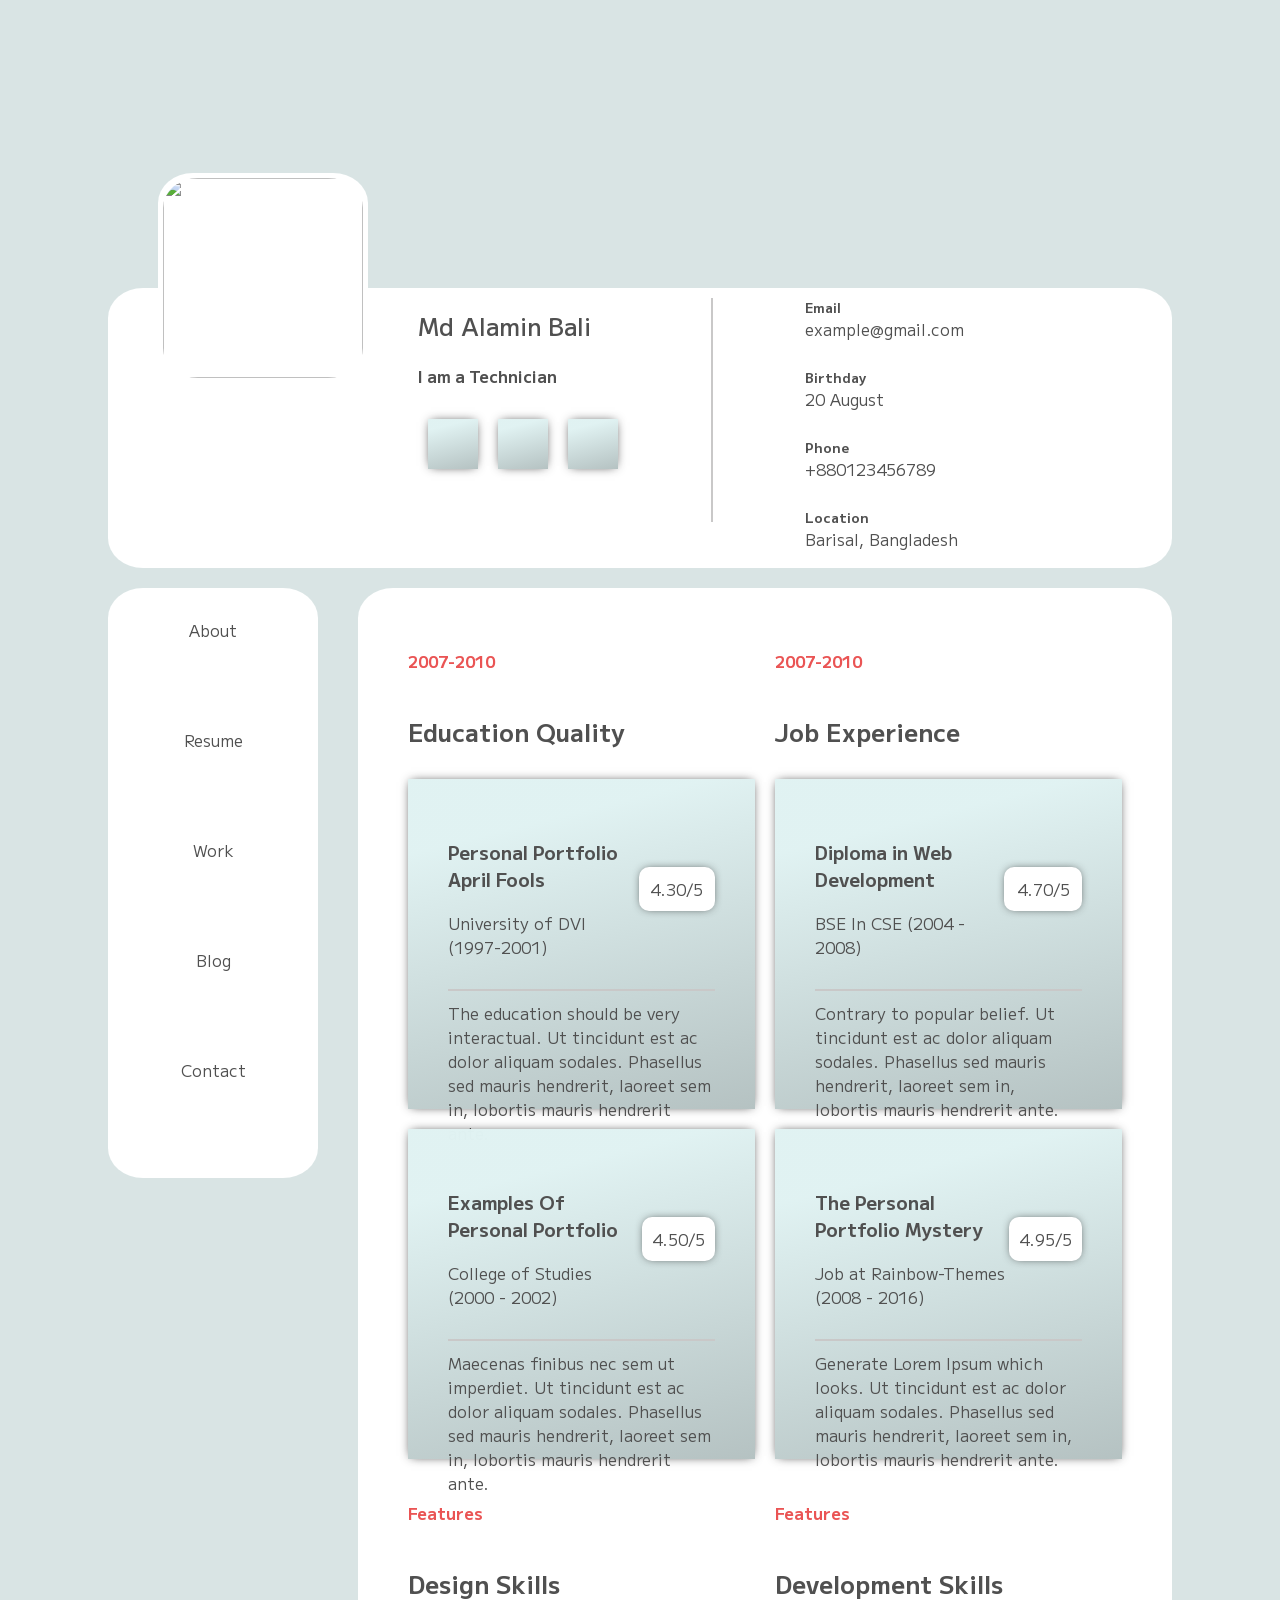
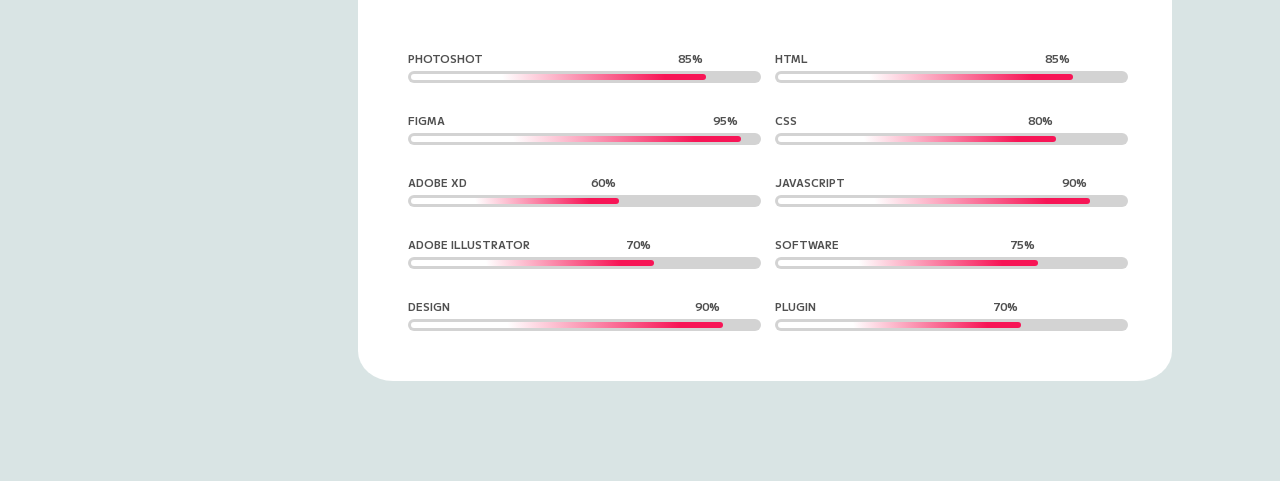
==== UserProfile.html @ ca6b5003 "resume content" ====
<!DOCTYPE html>
<html lang="en">
<head>
    <meta charset="UTF-8">
    <title>UserProfile</title>
    <link rel="stylesheet" href="UserProfile.css">
    <script src="UserProfile.js" defer></script>
    <script src="https://kit.fontawesome.com/a076d05399.js" crossorigin="anonymous"></script>
    <link rel="preconnect" href="https://fonts.googleapis.com">
    <link rel="preconnect" href="https://fonts.gstatic.com" crossorigin>
    <link href="https://fonts.googleapis.com/css2?family=M+PLUS+2:wght@400;500&display=swap" rel="stylesheet">
</head>
<body>

<div class="main">
    <div class="background"></div>
    <div>
        <div class="container">
            <div class="header d-flex s-evenly">
                <div class="profilePhoto ">
                    <img class="image1"
                         src="https://inbio-react.netlify.app/static/48499115866ca6618cfefd1338284693/e8c4d/banner-10.webp"
                         alt="">
                </div>
                <div class="flex-3">
                    <h2 class="f500">Md Alamin Bali</h2>
                    <h4>I am a Technician</h4>
                    <div class="d-flex">
                        <i class="fab fa-facebook-f icon"></i>
                        <i class="fab fa-instagram icon"></i>
                        <i class="fab fa-linkedin-in icon"></i>
                    </div>
                </div>
                <div class=" flex-1">
                    <div class="dash"></div>
                </div>
                <div class="flex-4 d-flex flex-wrap al-center">
                    <div class="contactBox">
                        <h5>Email</h5>
                        <p>example@gmail.com</p>
                    </div>
                    <div class="contactBox">
                        <h5>Birthday</h5>
                        <p>20 August</p>
                    </div>
                    <div class="contactBox">
                        <h5>Phone</h5>
                        <p>+880123456789</p>
                    </div>
                    <div class="contactBox">
                        <h5>Location</h5>
                        <p>Barisal, Bangladesh</p>
                    </div>
                </div>
            </div>
            <div class="d-flex w-100">
                <div class="menu text-center d-flex f-column">
                    <div class="menuButton">About</div>
                    <div class="menuButton">Resume</div>
                    <div class="menuButton">Work</div>
                    <div class="menuButton">Blog</div>
                    <div class="menuButton">Contact</div>
                </div>
                <div class="content1">
                    <div class="d-flex">
                        <img class="image2 flex-2"
                             src="https://inbio-react.netlify.app/static/e905e460730cdaab1067b56a3472019f/e11fb/about-2.webp"
                             alt="">
                        <div class="flex-3 ml-30">
                            <h4 class="colorRed">VISIT MY PORTFOLIO & HIRE ME</h4>
                            <h2>About Me</h2>
                            <p>Lorem ipsum dolor sit amet, consectetur adipisicing elit. Eum in eos saepe ipsa
                                cupiditate accusantium voluptatibus quidem nam, reprehenderit, et necessitatibus
                                adipisci.</p>
                            <ul>
                                <li>Web Design Full stack</li>
                                <li>24/7 Support</li>
                                <li>Unlimited Revisions</li>
                            </ul>
                            <button class="hireButton colorRed">DOWNLOAD MY CV</button>
                        </div>
                    </div>
                    <h4 class="text-center">What I am Doing</h4>
                    <div class="f500 d-flex">
                        <div class="doing text-center">
                            <i class="far fa-edit colorRed f-size-30"></i>
                            <h3>Web Design Full Stack</h3>
                            <p>Lorem ipsum, dolor sit amet consectetur adipisicing elit. Inventore dolorum atque dicta
                                distinctio mollitia fuga.</p>
                        </div>

                        <div class="doing text-center">
                            <i class="fas fa-rss-square colorRed f-size-30"></i>
                            <h3>Web Design</h3>
                            <p>Lorem ipsum, dolor sit amet consectetur adipisicing elit. Inventore dolorum atque dicta
                                distinctio mollitia fuga.</p>
                        </div>
                    </div>
                    <h4 class="text-center">Our trusted Clients</h4>
                    <div class="d-flex s-evenly">
                        <div class="clientCard d-flex f-column s-evenly">
                            <img src="https://inbio-react.netlify.app/static/f60ed605fd12e097aac6d9f93d7a2702/1e15b/brand-04.webp"
                                 alt="">
                            <h5>Martha Smith</h5>
                        </div>
                        <div class="clientCard d-flex f-column s-evenly">
                            <img src="https://inbio-react.netlify.app/static/9afbe3937cc7d341e2a25995e8b0a83f/07cf9/brand-05.webp"
                                 alt="">
                            <h5>Martha Smith</h5>
                        </div>
                        <div class="clientCard d-flex f-column s-evenly">
                            <img src="https://inbio-react.netlify.app/static/f60ed605fd12e097aac6d9f93d7a2702/1e15b/brand-04.webp"
                                 alt="">
                            <h5>Martha Smith</h5>
                        </div>
                        <div class="clientCard d-flex f-column s-evenly">
                            <img src="https://inbio-react.netlify.app/static/8e38619b105cc31a8d598a6497612d64/35203/brand-06.webp"
                                 alt="">
                            <h5>Martha Smith</h5>
                        </div>
                    </div>
                </div>
                <div class="content2">
                    <div class="d-flex">
                        <div class="d-flex f-column flex-1">
                            <h4 class="colorRed ml-10">2007-2010</h4>
                            <h2 class="ml-10">Education Quality</h2>
                            <div class="resumeCard">
                                <div class="d-flex al-center s-between">
                                    <div>
                                        <h3>Personal Portfolio April Fools</h3>
                                        <h8>University of DVI (1997-2001)</h8>
                                    </div>
                                    <div class="rate">4.30/5</div>
                                </div>
                                <div class="dash2"></div>
                                <div>
                                    <p>The education should be very interactual. Ut tincidunt est ac dolor aliquam
                                        sodales. Phasellus sed mauris hendrerit, laoreet sem in, lobortis mauris
                                        hendrerit ante.</p>
                                </div>
                            </div>
                            <div class="resumeCard">
                                <div class="d-flex al-center s-between">
                                    <div>
                                        <h3>Examples Of Personal Portfolio</h3>
                                        <h8>College of Studies (2000 - 2002)</h8>
                                    </div>
                                    <div class="rate">4.50/5</div>
                                </div>
                                <div class="dash2"></div>
                                <div>
                                    <p>Maecenas finibus nec sem ut imperdiet. Ut tincidunt est ac dolor aliquam sodales.
                                        Phasellus sed mauris hendrerit, laoreet sem in, lobortis mauris hendrerit
                                        ante.</p>
                                </div>
                            </div>
                        </div>
                        <div class="d-flex f-column flex-1">
                            <h4 class="colorRed ml-10">2007-2010</h4>
                            <h2 class="ml-10">Job Experience</h2>
                            <div class="resumeCard">
                                <div class="d-flex al-center s-between">
                                    <div>
                                        <h3>Diploma in Web Development</h3>
                                        <h8>BSE In CSE (2004 - 2008)</h8>
                                    </div>
                                    <div class="rate">4.70/5</div>
                                </div>
                                <div class="dash2"></div>
                                <div>
                                    <p>Contrary to popular belief. Ut tincidunt est ac dolor aliquam sodales. Phasellus
                                        sed mauris hendrerit, laoreet sem in, lobortis mauris hendrerit ante.</p>
                                </div>
                            </div>
                            <div class="resumeCard">
                                <div class="d-flex al-center s-between">
                                    <div>
                                        <h3>The Personal Portfolio Mystery</h3>
                                        <h8>Job at Rainbow-Themes (2008 - 2016)</h8>
                                    </div>
                                    <div class="rate">4.95/5</div>
                                </div>
                                <div class="dash2"></div>
                                <div>
                                    <p>Generate Lorem Ipsum which looks. Ut tincidunt est ac dolor aliquam sodales.
                                        Phasellus sed mauris hendrerit, laoreet sem in, lobortis mauris hendrerit
                                        ante.</p>
                                </div>
                            </div>
                        </div>
                    </div>
                    <div class="d-flex">
                        <div class="d-flex f-column flex-1 m-10">
                            <h4 class="colorRed">Features</h4>
                            <h2>Design Skills</h2>
                            <h6 class="w-85 d-flex s-between mtb-10">PHOTOSHOT<span>85%</span></h6>
                            <div class="bigBar">
                                <div class="smallBar w-85"></div>
                            </div>

                            <h6 class="w-95 d-flex s-between mtb-10">FIGMA<span>95%</span></h6>
                            <div class="bigBar">
                                <div class="smallBar w-95"></div>
                            </div>

                            <h6 class="w-60 d-flex s-between mtb-10">ADOBE XD<span>60%</span></h6>
                            <div class="bigBar">
                                <div class="smallBar w-60"></div>
                            </div>

                            <h6 class="w-70 d-flex s-between mtb-10">ADOBE ILLUSTRATOR<span>70%</span></h6>
                            <div class="bigBar">
                                <div class="smallBar w-70"></div>
                            </div>

                            <h6 class="w-90 d-flex s-between mtb-10">DESIGN<span>90%</span></h6>
                            <div class="bigBar">
                                <div class="smallBar w-90"></div>
                            </div>
                        </div>
                        <div class="d-flex f-column flex-1 m-10">
                            <h4 class="colorRed">Features</h4>
                            <h2>Development Skills</h2>
                            <h6 class="w-85 d-flex s-between mtb-10">HTML<span>85%</span></h6>
                            <div class="bigBar">
                                <div class="smallBar w-85"></div>
                            </div>

                            <h6 class="w-80 d-flex s-between mtb-10">CSS<span>80%</span></h6>
                            <div class="bigBar">
                                <div class="smallBar w-80"></div>
                            </div>

                            <h6 class="w-90 d-flex s-between mtb-10">JAVASCRIPT<span>90%</span></h6>
                            <div class="bigBar">
                                <div class="smallBar w-90"></div>
                            </div>

                            <h6 class="w-75 d-flex s-between mtb-10">SOFTWARE<span>75%</span></h6>
                            <div class="bigBar">
                                <div class="smallBar w-75"></div>
                            </div>

                            <h6 class="w-70 d-flex s-between mtb-10">PLUGIN<span>70%</span></h6>
                            <div class="bigBar">
                                <div class="smallBar w-70"></div>
                            </div>
                        </div>
                    </div>
                </div>
            </div>
        </div>
    </div>
</div>

</body>
</html>
---- UserProfile.css ----
body {
    font-family: 'M PLUS 2', sans-serif;
    color: #505050;
    font-weight: 400;
    background-color: rgba(208, 222, 222, 0.79);

}

.main {
    height: 100vh;
    width: 100%;
    position: relative;

}

.background {
    background-image: url("https://inbio-react.netlify.app/static/7d0974d6bfb4f74a14207d3b22945292/72f33/bg-image-9.webp");
    width: 100%;
    height: 45%;
    background-size: cover;
    background-position: center;
}

.container {
    padding: 100px;
    position: absolute;
    height: auto;
    width: auto;
    top: 20%;
    display: flex;
    flex-direction: column;
    align-items: center;
}

.header {
    border-radius: 35px/30px;
    background-color: white;
    width: 100%;
}

.profilePhoto {
    background-color: white;
    height: 200px;
    width: 200px;
    padding: 5px;
    border-radius: 35px/30px;
    margin: -115px 50px;
}

.image1 {
    height: 200px;
    width: 200px;
    border-radius: 35px/30px;
}

.image2 {
    border-radius: 35px/30px;
    height: 40%;
    width: 40%;
}

.menu {
    border-radius: 35px/30px;
    background-color: white;
    padding: 20px;
    margin: 20px 20px 0 0;
    height: 100%;
    width: auto;
}

.content1 {
    display: none;
    border-radius: 35px/30px;
    background-color: white;
    padding: 40px;
    margin: 20px 0 0 20px;
}

.content2 {

    border-radius: 35px/30px;
    background-color: white;
    padding: 40px;
    margin: 20px 0 0 20px;
    width: 100%;
}

.menuButton {
    width: 150px;
    height: 90px;
    margin: 10px;

}

.icon {
    height: 50px;
    width: 50px;
    box-shadow: 0 0 10px -3px #262626;
    font-size: 20px;
    background: rgb(181, 194, 194);
    background: linear-gradient(346deg, rgba(181, 194, 194, 1) 0%, rgba(224, 242, 242, 0.989233193277311) 82%);
    margin: 10px;
    text-align: center;
}

.dash {
    width: 2px;
    height: 80%;
    background-color: #c9c8c8;
    margin: 10px;
}
.dash2 {
    width: 100%;
    height: 2px;
    background-color: #c9c8c8;
    margin: 30px 0 10px 0;
    text-align: center;
}

p, h5 {
    margin: 0;
    padding: 0;
}

.contactBox {
    margin: 10px;
    width: 200px;
    height: 50px;
}


ul {
    list-style: none;
    padding: 0;
}

ul li:before {
    content: '✓';
}

li {
    margin: 10px;
}

.hireButton {
    height: 50px;
    width: 150px;
    background: rgb(181, 194, 194);
    background: linear-gradient(346deg, rgba(181, 194, 194, 1) 0%, rgba(224, 242, 242, 0.989233193277311) 82%);
    box-shadow: 0 0 10px -3px #262626;
    border: none;
}


.doing {
    border: 1px solid lightgray;
    border-radius: 35px/30px;
    padding: 20px;
    margin: 10px;
}

.clientCard {
    background: rgb(181, 194, 194);
    background: linear-gradient(346deg, rgba(181, 194, 194, 1) 0%, rgba(224, 242, 242, 0.989233193277311) 82%);
    box-shadow: 0 0 10px -3px #262626;
    height: 200px;
    width: 160px;
    padding: 20px;
    margin: 10px;
    text-align: center;
}

.resumeCard {
    width: auto;
    height: 250px;
    background-color: rgba(208, 222, 222, 0.79);
    margin: 10px;
    align-items: center;
    justify-content: center;
    background: rgb(181, 194, 194);
    background: linear-gradient(346deg, rgba(181, 194, 194, 1) 0%, rgba(224, 242, 242, 0.989233193277311) 82%);
    box-shadow: 0 0 10px -3px #262626;
    padding: 40px;
}

.rate {
    background-color: white;
    width: 80px;
    text-align: center;
    padding: 10px;
    border-radius: 10px/10px;
    box-shadow: 0 0 10px -3px #262626;
}

.bigBar {
    height: 6px;
    width: 100%;
    border-radius: 10px/10px;
    background-color: lightgray;
    display: flex;
    align-items: center;
    padding: 3px;
}

.smallBar {
    height: 6px;
    background: rgb(255,255,255);
    background: linear-gradient(80deg, rgba(255,255,255,1) 31%, rgba(247,21,86,1) 86%);
    border-radius: 10px/10px;
}

.positionabs {
    position: absolute;
    left: 10%;
}


.d-flex {
    display: flex;
}

.s-evenly {
    justify-content: space-evenly;
}

.s-between {
    justify-content: space-between;
}

.flex-1 {
    flex: 1;
}

.flex-2 {
    flex: 2;
}

.flex-3 {
    flex: 3;
}

.flex-4 {
    flex: 4;
}

.flex-wrap {
    flex-wrap: wrap;
}

.al-center {
    align-items: center;
}

.j-center {
    justify-content: center;
}

.f-column {
    flex-direction: column;
}

.text-center {
    text-align: center;
}

.f500 {
    font-weight: 500;
}

.ml-30 {
    margin-left: 30px
}
.ml-10 {
    margin-left: 10px;
}

.colorRed {
    color: #ea5454;
}

.f-size-30 {
    font-size: 30px;
}

.m-0 {
    margin: 0;
}
.mtb-10 {
    margin: 30px 0 5px 0;
}

.m-10 {
    margin: 10px;
}



.w-100 {
    width: 100%;
}

.w-95 {
    width: 95%;
}
.w-90 {
    width: 90%;
}
.w-85 {
    width: 85%;
}
.w-80 {
    width: 80%;
}
.w-75 {
     width: 75%;
 }

.w-70 {
    width: 70%;
}
.w-60 {
    width: 60%;
}
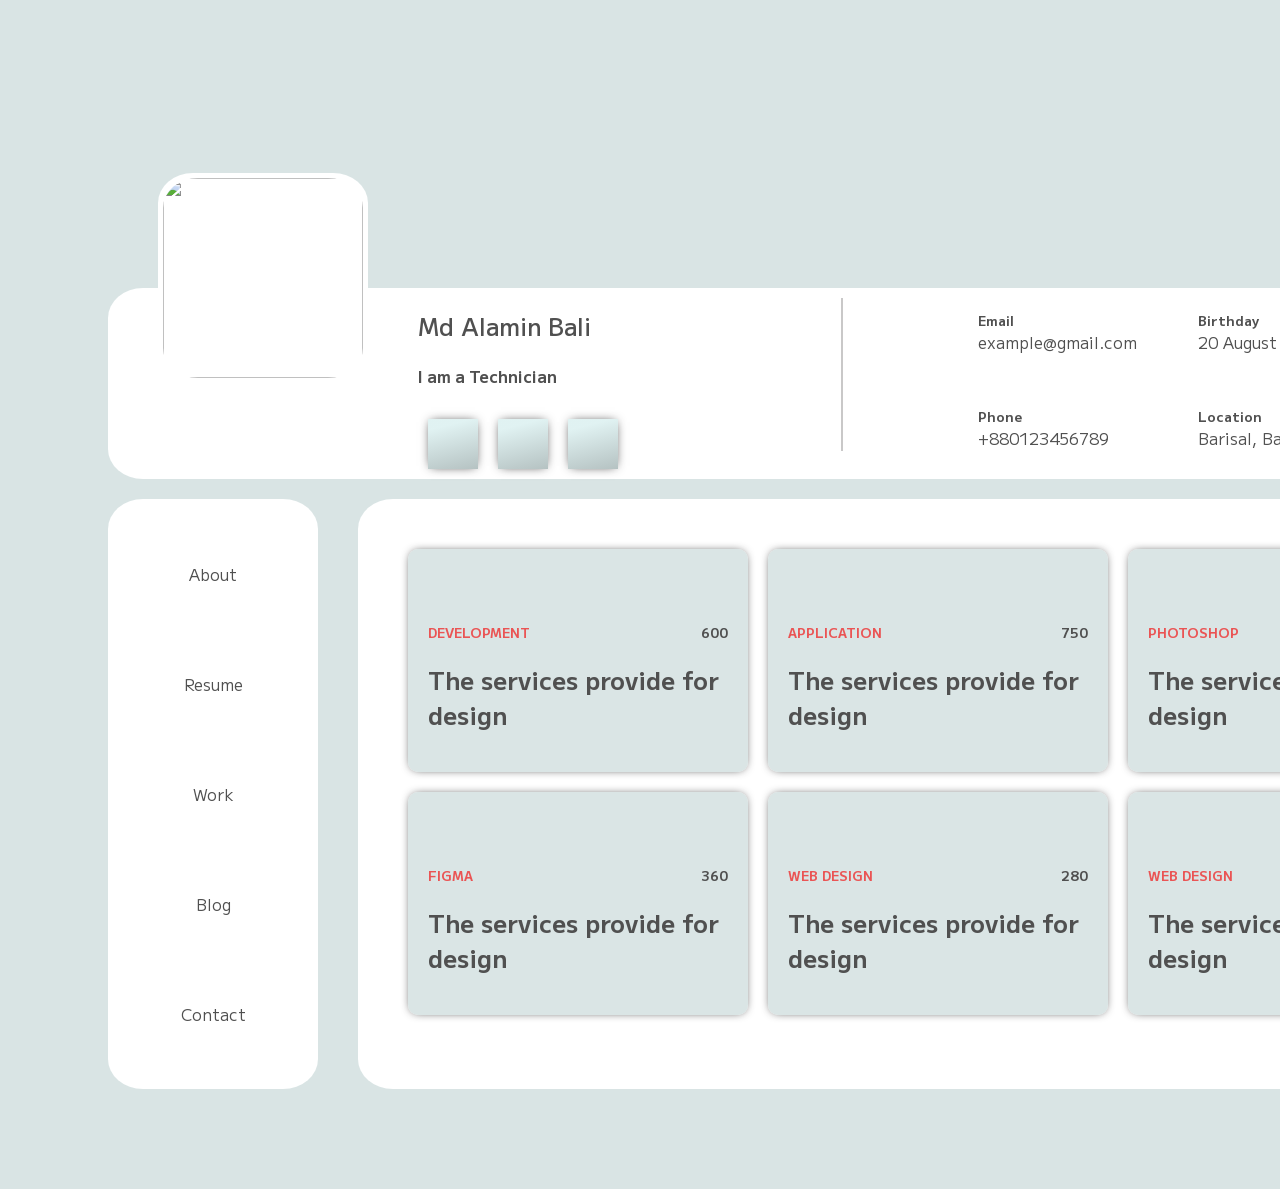
==== commit 4e0dcc6a: "work content" ====
--- a/UserProfile.html
+++ b/UserProfile.html
@@ -25,7 +25,7 @@
                 <div class="flex-3">
                     <h2 class="f500">Md Alamin Bali</h2>
                     <h4>I am a Technician</h4>
-                    <div class="d-flex">
+                    <div class="icons d-flex">
                         <i class="fab fa-facebook-f icon"></i>
                         <i class="fab fa-instagram icon"></i>
                         <i class="fab fa-linkedin-in icon"></i>
@@ -55,11 +55,11 @@
             </div>
             <div class="d-flex w-100">
                 <div class="menu text-center d-flex f-column">
-                    <div class="menuButton">About</div>
-                    <div class="menuButton">Resume</div>
-                    <div class="menuButton">Work</div>
-                    <div class="menuButton">Blog</div>
-                    <div class="menuButton">Contact</div>
+                    <div class="menuButton d-flex j-center al-center">About</div>
+                    <div class="menuButton d-flex j-center al-center">Resume</div>
+                    <div class="menuButton d-flex j-center al-center">Work</div>
+                    <div class="menuButton d-flex j-center al-center">Blog</div>
+                    <div class="menuButton d-flex j-center al-center">Contact</div>
                 </div>
                 <div class="content1">
                     <div class="d-flex">
@@ -249,6 +249,42 @@
                         </div>
                     </div>
                 </div>
+                <div class="content3">
+                    <div class="d-flex w-100 s-evenly">
+                    <div class="workCard">
+                        <img src="https://inbio-react.netlify.app/static/57ab87af87223d70a70d396075f46c8c/d0f18/portfolio-01.webp" alt="">
+                        <h5 class="colorRed d-flex s-between mtb-10">DEVELOPMENT <span class="colorGray"><i class="far fa-heart"></i> 600</span></h5>
+                        <h2>The services provide for design</h2>
+                    </div>
+                    <div class="workCard">
+                        <img src="https://inbio-react.netlify.app/static/a6d273d704eb2200c0d6fc5c67bc85df/d0f18/portfolio-02.webp" alt="">
+                        <h5 class="colorRed d-flex s-between mtb-10">APPLICATION <span class="colorGray"><i class="far fa-heart"></i> 750</span></h5>
+                        <h2>The services provide for design</h2>
+                    </div>
+                    <div class="workCard">
+                        <img src="https://inbio-react.netlify.app/static/4001311bd28adeda122878ec66af39de/d0f18/portfolio-03.webp" alt="">
+                        <h5 class="colorRed d-flex s-between mtb-10">PHOTOSHOP <span class="colorGray"><i class="far fa-heart"></i> 630</span></h5>
+                        <h2>The services provide for design</h2>
+                    </div>
+                    </div>
+                    <div class="d-flex w-100 s-evenly">
+                    <div class="workCard">
+                        <img src="https://inbio-react.netlify.app/static/59da1960acefc2729623a8df0e8aec5e/d0f18/portfolio-04.webp" alt="">
+                        <h5 class="colorRed d-flex s-between mtb-10">FIGMA <span class="colorGray"><i class="far fa-heart"></i> 360</span></h5>
+                        <h2>The services provide for design</h2>
+                    </div>
+                    <div class="workCard">
+                        <img src="https://inbio-react.netlify.app/static/8363a8c01ef33b9cdc639459fb5cc440/d0f18/portfolio-05.webp" alt="">
+                        <h5 class="colorRed d-flex s-between mtb-10">WEB DESIGN <span class="colorGray"><i class="far fa-heart"></i> 280</span></h5>
+                        <h2>The services provide for design</h2>
+                    </div>
+                    <div class="workCard">
+                        <img src="https://inbio-react.netlify.app/static/b4e650e6d577f42def9df4d8e773332b/d0f18/portfolio-06.webp" alt="">
+                        <h5 class="colorRed d-flex s-between mtb-10">WEB DESIGN <span class="colorGray"><i class="far fa-heart"></i> 600</span></h5>
+                        <h2>The services provide for design</h2>
+                    </div>
+                    </div>
+                </div>
             </div>
         </div>
     </div>
--- a/UserProfile.css
+++ b/UserProfile.css
@@ -77,6 +77,15 @@
 }
 
 .content2 {
+    display: none;
+    border-radius: 35px/30px;
+    background-color: white;
+    padding: 40px;
+    margin: 20px 0 0 20px;
+    width: 100%;
+}
+
+.content3 {
 
     border-radius: 35px/30px;
     background-color: white;
@@ -100,7 +109,14 @@
     background: rgb(181, 194, 194);
     background: linear-gradient(346deg, rgba(181, 194, 194, 1) 0%, rgba(224, 242, 242, 0.989233193277311) 82%);
     margin: 10px;
-    text-align: center;
+    color: #c9c8c8;
+    text-align: center;
+}
+
+.icons i {
+    display: flex;
+    align-items: center;
+    justify-content: center;
 }
 
 .dash {
@@ -109,6 +125,7 @@
     background-color: #c9c8c8;
     margin: 10px;
 }
+
 .dash2 {
     width: 100%;
     height: 2px;
@@ -204,14 +221,25 @@
 
 .smallBar {
     height: 6px;
-    background: rgb(255,255,255);
-    background: linear-gradient(80deg, rgba(255,255,255,1) 31%, rgba(247,21,86,1) 86%);
-    border-radius: 10px/10px;
-}
-
-.positionabs {
-    position: absolute;
-    left: 10%;
+    background: rgb(255, 255, 255);
+    background: linear-gradient(80deg, rgba(255, 255, 255, 1) 31%, rgba(247, 21, 86, 1) 86%);
+    border-radius: 10px/10px;
+}
+
+.workCard {
+    background-color: rgba(208, 222, 222, 0.79);
+    border-radius: 10px/10px;
+    margin: 10px;
+    padding: 20px;
+    height: auto;
+    width: 300px;
+    box-shadow: 0 0 10px -3px #262626;
+}
+
+.workCard img {
+    height: auto;
+    width: 100%;
+    border-radius: 10px/10px;
 }
 
 
@@ -270,6 +298,7 @@
 .ml-30 {
     margin-left: 30px
 }
+
 .ml-10 {
     margin-left: 10px;
 }
@@ -278,6 +307,10 @@
     color: #ea5454;
 }
 
+.colorGray {
+    color: #505050;
+}
+
 .f-size-30 {
     font-size: 30px;
 }
@@ -285,6 +318,7 @@
 .m-0 {
     margin: 0;
 }
+
 .mtb-10 {
     margin: 30px 0 5px 0;
 }
@@ -294,7 +328,6 @@
 }
 
 
-
 .w-100 {
     width: 100%;
 }
@@ -302,24 +335,30 @@
 .w-95 {
     width: 95%;
 }
+
 .w-90 {
     width: 90%;
 }
+
 .w-85 {
     width: 85%;
 }
+
 .w-80 {
     width: 80%;
 }
+
 .w-75 {
-     width: 75%;
- }
+    width: 75%;
+}
 
 .w-70 {
     width: 70%;
 }
+
 .w-60 {
     width: 60%;
 }
 
 
+
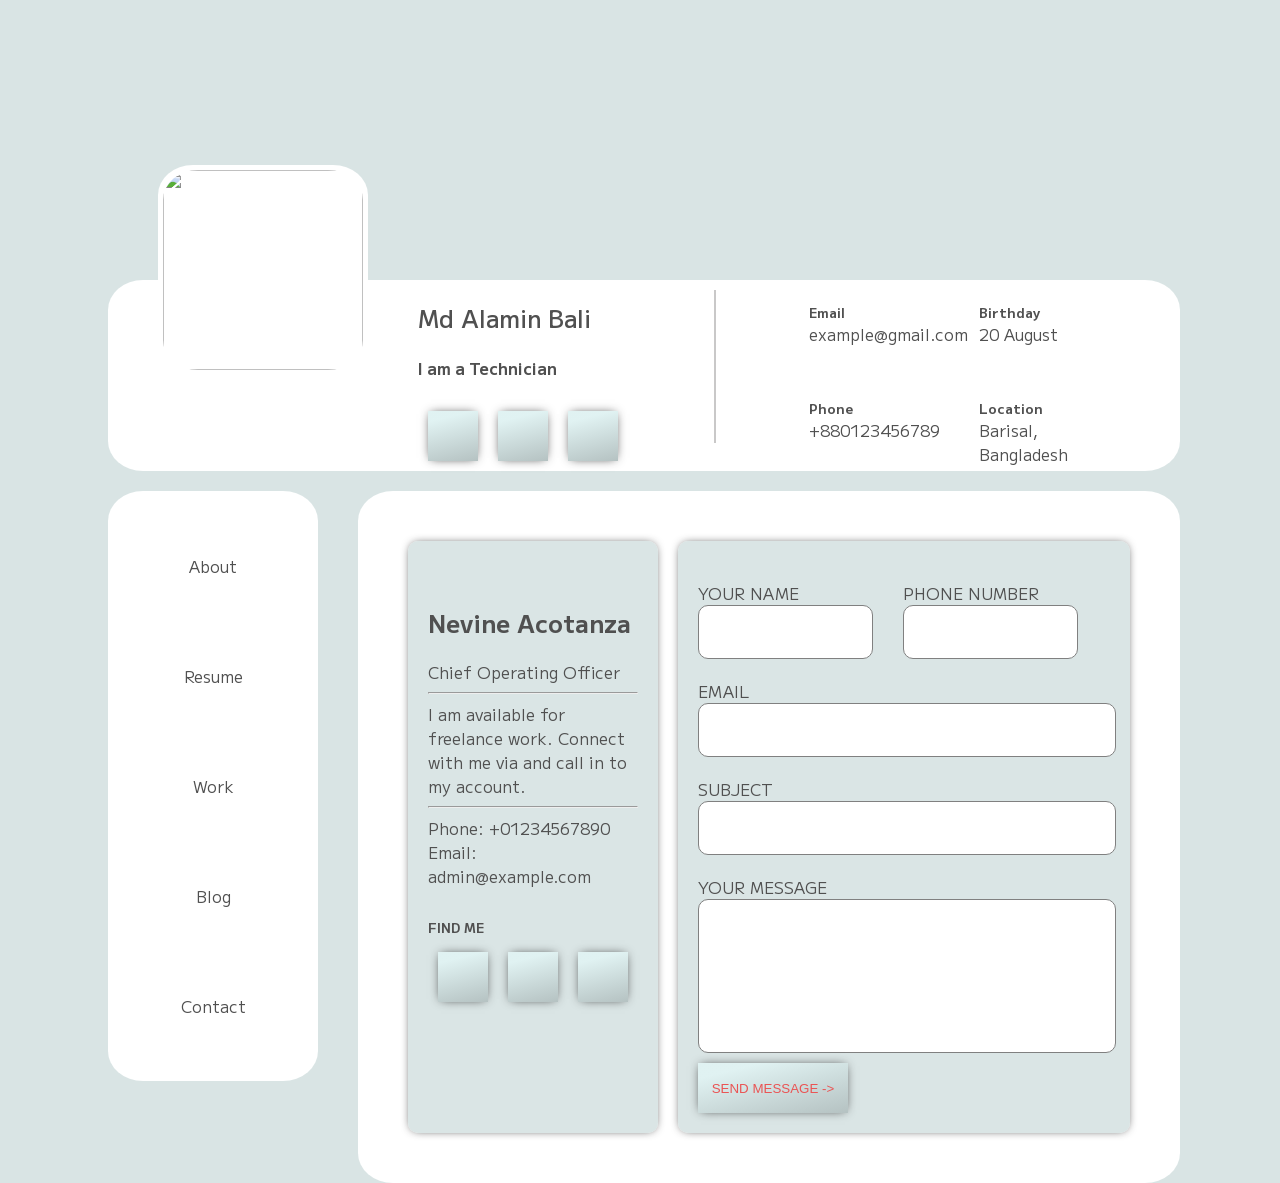
==== commit dfad2d3e: "contact content" ====
--- a/UserProfile.html
+++ b/UserProfile.html
@@ -35,21 +35,25 @@
                     <div class="dash"></div>
                 </div>
                 <div class="flex-4 d-flex flex-wrap al-center">
-                    <div class="contactBox">
-                        <h5>Email</h5>
-                        <p>example@gmail.com</p>
-                    </div>
-                    <div class="contactBox">
-                        <h5>Birthday</h5>
-                        <p>20 August</p>
-                    </div>
-                    <div class="contactBox">
-                        <h5>Phone</h5>
-                        <p>+880123456789</p>
-                    </div>
-                    <div class="contactBox">
-                        <h5>Location</h5>
-                        <p>Barisal, Bangladesh</p>
+                    <div class="d-flex">
+                        <div class="contactBox">
+                            <h5>Email</h5>
+                            <p>example@gmail.com</p>
+                        </div>
+                        <div class="contactBox">
+                            <h5>Birthday</h5>
+                            <p>20 August</p>
+                        </div>
+                    </div>
+                    <div class="d-flex">
+                        <div class="contactBox">
+                            <h5>Phone</h5>
+                            <p>+880123456789</p>
+                        </div>
+                        <div class="contactBox">
+                            <h5>Location</h5>
+                            <p>Barisal, Bangladesh</p>
+                        </div>
                     </div>
                 </div>
             </div>
@@ -251,38 +255,140 @@
                 </div>
                 <div class="content3">
                     <div class="d-flex w-100 s-evenly">
-                    <div class="workCard">
-                        <img src="https://inbio-react.netlify.app/static/57ab87af87223d70a70d396075f46c8c/d0f18/portfolio-01.webp" alt="">
-                        <h5 class="colorRed d-flex s-between mtb-10">DEVELOPMENT <span class="colorGray"><i class="far fa-heart"></i> 600</span></h5>
-                        <h2>The services provide for design</h2>
-                    </div>
-                    <div class="workCard">
-                        <img src="https://inbio-react.netlify.app/static/a6d273d704eb2200c0d6fc5c67bc85df/d0f18/portfolio-02.webp" alt="">
-                        <h5 class="colorRed d-flex s-between mtb-10">APPLICATION <span class="colorGray"><i class="far fa-heart"></i> 750</span></h5>
-                        <h2>The services provide for design</h2>
-                    </div>
-                    <div class="workCard">
-                        <img src="https://inbio-react.netlify.app/static/4001311bd28adeda122878ec66af39de/d0f18/portfolio-03.webp" alt="">
-                        <h5 class="colorRed d-flex s-between mtb-10">PHOTOSHOP <span class="colorGray"><i class="far fa-heart"></i> 630</span></h5>
-                        <h2>The services provide for design</h2>
-                    </div>
+                        <div class="workCard">
+                            <img src="https://inbio-react.netlify.app/static/57ab87af87223d70a70d396075f46c8c/d0f18/portfolio-01.webp"
+                                 alt="">
+                            <h5 class="colorRed d-flex s-between mtb-10">DEVELOPMENT <span class="colorGray"><i
+                                    class="far fa-heart"></i> 600</span></h5>
+                            <h2>The services provide for design</h2>
+                        </div>
+                        <div class="workCard">
+                            <img src="https://inbio-react.netlify.app/static/a6d273d704eb2200c0d6fc5c67bc85df/d0f18/portfolio-02.webp"
+                                 alt="">
+                            <h5 class="colorRed d-flex s-between mtb-10">APPLICATION <span class="colorGray"><i
+                                    class="far fa-heart"></i> 750</span></h5>
+                            <h2>The services provide for design</h2>
+                        </div>
+                        <div class="workCard">
+                            <img src="https://inbio-react.netlify.app/static/4001311bd28adeda122878ec66af39de/d0f18/portfolio-03.webp"
+                                 alt="">
+                            <h5 class="colorRed d-flex s-between mtb-10">PHOTOSHOP <span class="colorGray"><i
+                                    class="far fa-heart"></i> 630</span></h5>
+                            <h2>The services provide for design</h2>
+                        </div>
                     </div>
                     <div class="d-flex w-100 s-evenly">
-                    <div class="workCard">
-                        <img src="https://inbio-react.netlify.app/static/59da1960acefc2729623a8df0e8aec5e/d0f18/portfolio-04.webp" alt="">
-                        <h5 class="colorRed d-flex s-between mtb-10">FIGMA <span class="colorGray"><i class="far fa-heart"></i> 360</span></h5>
-                        <h2>The services provide for design</h2>
-                    </div>
-                    <div class="workCard">
-                        <img src="https://inbio-react.netlify.app/static/8363a8c01ef33b9cdc639459fb5cc440/d0f18/portfolio-05.webp" alt="">
-                        <h5 class="colorRed d-flex s-between mtb-10">WEB DESIGN <span class="colorGray"><i class="far fa-heart"></i> 280</span></h5>
-                        <h2>The services provide for design</h2>
-                    </div>
-                    <div class="workCard">
-                        <img src="https://inbio-react.netlify.app/static/b4e650e6d577f42def9df4d8e773332b/d0f18/portfolio-06.webp" alt="">
-                        <h5 class="colorRed d-flex s-between mtb-10">WEB DESIGN <span class="colorGray"><i class="far fa-heart"></i> 600</span></h5>
-                        <h2>The services provide for design</h2>
-                    </div>
+                        <div class="workCard">
+                            <img src="https://inbio-react.netlify.app/static/59da1960acefc2729623a8df0e8aec5e/d0f18/portfolio-04.webp"
+                                 alt="">
+                            <h5 class="colorRed d-flex s-between mtb-10">FIGMA <span class="colorGray"><i
+                                    class="far fa-heart"></i> 360</span></h5>
+                            <h2>The services provide for design</h2>
+                        </div>
+                        <div class="workCard">
+                            <img src="https://inbio-react.netlify.app/static/8363a8c01ef33b9cdc639459fb5cc440/d0f18/portfolio-05.webp"
+                                 alt="">
+                            <h5 class="colorRed d-flex s-between mtb-10">WEB DESIGN <span class="colorGray"><i
+                                    class="far fa-heart"></i> 280</span></h5>
+                            <h2>The services provide for design</h2>
+                        </div>
+                        <div class="workCard">
+                            <img src="https://inbio-react.netlify.app/static/b4e650e6d577f42def9df4d8e773332b/d0f18/portfolio-06.webp"
+                                 alt="">
+                            <h5 class="colorRed d-flex s-between mtb-10">WEB DESIGN <span class="colorGray"><i
+                                    class="far fa-heart"></i> 600</span></h5>
+                            <h2>The services provide for design</h2>
+                        </div>
+                    </div>
+                </div>
+                <div class="content4">
+                    <div class="d-flex w-100 s-evenly">
+                        <div class="workCard">
+                            <img src="https://inbio-react.netlify.app/static/953f09919eb224ffd8d5ada9ac38150b/d0f18/blog-big-01.webp"
+                                 alt="">
+                            <h5 class="colorRed d-flex s-between mtb-10">CANADA <span class="colorGray"><i
+                                    class="far fa-clock"></i> 2 min read</span></h5>
+                            <h2>T-shirt design is the part of design</h2>
+                        </div>
+                        <div class="workCard">
+                            <img src="https://inbio-react.netlify.app/static/24178887690433586b7481f2588d4cad/d0f18/blog-02.webp"
+                                 alt="">
+                            <h5 class="colorRed d-flex s-between mtb-10">DEVELOPMENT <span class="colorGray"><i
+                                    class="far fa-clock"></i> 2 min read</span></h5>
+                            <h2>The services provide for design</h2>
+                        </div>
+                        <div class="workCard">
+                            <img src="https://inbio-react.netlify.app/static/4302dce3a785c626c0756545d42f860c/d0f18/blog-03.webp"
+                                 alt="">
+                            <h5 class="colorRed d-flex s-between mtb-10">APPLICATION <span class="colorGray"><i
+                                    class="far fa-clock"></i> 2 min read</span></h5>
+                            <h2>Mobile app landing design & app maintain</h2>
+                        </div>
+                    </div>
+                    <div class="d-flex w-100 s-evenly">
+                        <div class="workCard">
+                            <img src="https://inbio-react.netlify.app/static/953f09919eb224ffd8d5ada9ac38150b/d0f18/blog-big-01.webp"
+                                 alt="">
+                            <h5 class="colorRed d-flex s-between mtb-10">CANADA <span class="colorGray"><i
+                                    class="far fa-clock"></i> 2 min read</span></h5>
+                            <h2>T-shirt design is the part of design</h2>
+                        </div>
+                        <div class="workCard">
+                            <img src="https://inbio-react.netlify.app/static/953f09919eb224ffd8d5ada9ac38150b/d0f18/blog-big-01.webp"
+                                 alt="">
+                            <h5 class="colorRed d-flex s-between mtb-10">DEVELOPMENT <span class="colorGray"><i
+                                    class="far fa-clock"></i> 2 min read</span></h5>
+                            <h2>The services provide for design</h2>
+                        </div>
+                        <div class="workCard">
+                            <img src="https://inbio-react.netlify.app/static/24178887690433586b7481f2588d4cad/d0f18/blog-02.webp"
+                                 alt="">
+                            <h5 class="colorRed d-flex s-between mtb-10">APPLICATION <span class="colorGray"><i
+                                    class="far fa-clock"></i> 2 min read</span></h5>
+                            <h2>Mobile app landing design & app maintain</h2>
+                        </div>
+                    </div>
+                </div>
+                <div class="content5 d-flex flex-1">
+                    <div class="contactCard flex-1">
+                        <img src="https://inbio-react.netlify.app/static/5930a183f9be0c913e9d25b1318416f9/3a710/contact1.webp"
+                             alt="">
+                        <h2>Nevine Acotanza</h2>
+                        <p>Chief Operating Officer
+                        <hr>
+                        I am available for freelance work. Connect with me via and call in to my account.
+                        <hr>
+                        Phone: +01234567890
+                        Email: admin@example.com</p>
+                        <h5 class="mtb-10">FIND ME</h5>
+                        <div class="icons d-flex">
+                            <i class="fab fa-facebook-f icon"></i>
+                            <i class="fab fa-instagram icon"></i>
+                            <i class="fab fa-linkedin-in icon"></i>
+                        </div>
+                    </div>
+                    <div class="contactCard flex-2 d-flex f-column s-evenly">
+                        <div class="d-flex">
+                            <div class="d-flex f-column ">
+                                <label>YOUR NAME</label>
+                                <input type="text">
+                            </div>
+                            <div class="d-flex f-column ml-30">
+                                <label>PHONE NUMBER</label>
+                                <input type="text">
+                            </div>
+                        </div>
+                        <div>
+                            <div>
+                                <label>EMAIL</label>
+                                <input class="w-100" type="text">
+                                <label>SUBJECT</label>
+                                <input class="w-100" type="text">
+                                <label>YOUR MESSAGE</label>
+                                <input class="w-100 h-150" type="text">
+                            </div>
+                        </div>
+                        <button class="sendButton colorRed">SEND MESSAGE -></button>
                     </div>
                 </div>
             </div>
--- a/UserProfile.css
+++ b/UserProfile.css
@@ -3,39 +3,35 @@
     color: #505050;
     font-weight: 400;
     background-color: rgba(208, 222, 222, 0.79);
-
+width: 100vw;
 }
 
 .main {
     height: 100vh;
     width: 100%;
-    position: relative;
 
 }
 
 .background {
     background-image: url("https://inbio-react.netlify.app/static/7d0974d6bfb4f74a14207d3b22945292/72f33/bg-image-9.webp");
-    width: 100%;
+    width: auto;
     height: 45%;
     background-size: cover;
     background-position: center;
 }
 
 .container {
-    padding: 100px;
+    margin: 100px;
     position: absolute;
     height: auto;
-    width: auto;
+    max-width: 100%;
     top: 20%;
-    display: flex;
-    flex-direction: column;
-    align-items: center;
 }
 
 .header {
     border-radius: 35px/30px;
     background-color: white;
-    width: 100%;
+    width: auto;
 }
 
 .profilePhoto {
@@ -86,7 +82,25 @@
 }
 
 .content3 {
-
+    display: none;
+    border-radius: 35px/30px;
+    background-color: white;
+    padding: 40px;
+    margin: 20px 0 0 20px;
+    width: 100%;
+}
+
+.content4 {
+    display: none;
+    border-radius: 35px/30px;
+    background-color: white;
+    padding: 40px;
+    margin: 20px 0 0 20px;
+    width: 100%;
+}
+
+.content5 {
+    display: none;
     border-radius: 35px/30px;
     background-color: white;
     padding: 40px;
@@ -141,7 +155,7 @@
 
 .contactBox {
     margin: 10px;
-    width: 200px;
+    width: 150px;
     height: 50px;
 }
 
@@ -232,7 +246,7 @@
     margin: 10px;
     padding: 20px;
     height: auto;
-    width: 300px;
+    width: auto;
     box-shadow: 0 0 10px -3px #262626;
 }
 
@@ -242,6 +256,41 @@
     border-radius: 10px/10px;
 }
 
+.contactCard {
+    background-color: rgba(208, 222, 222, 0.79);
+    border-radius: 10px/10px;
+    margin: 10px;
+    padding: 20px;
+    height: auto;
+    width: auto;
+    box-shadow: 0 0 10px -3px #262626;
+
+}
+
+label {
+    display: block;
+    margin: 20px 0 0 0;
+}
+ input {
+     height: 50px;
+     border-radius: 10px/10px;
+     border: 1px solid gray;
+ }
+
+.contactCard img {
+    width: 250px;
+}
+
+
+.sendButton {
+    height: 50px;
+    width: 150px;
+    background: rgb(181, 194, 194);
+    background: linear-gradient(346deg, rgba(181, 194, 194, 1) 0%, rgba(224, 242, 242, 0.989233193277311) 82%);
+    box-shadow: 0 0 10px -3px #262626;
+    border: none;
+    margin: 10px 0 0 0;
+}
 
 .d-flex {
     display: flex;
@@ -360,5 +409,9 @@
     width: 60%;
 }
 
-
-
+.h-150 {
+    height: 150px;
+}
+
+
+
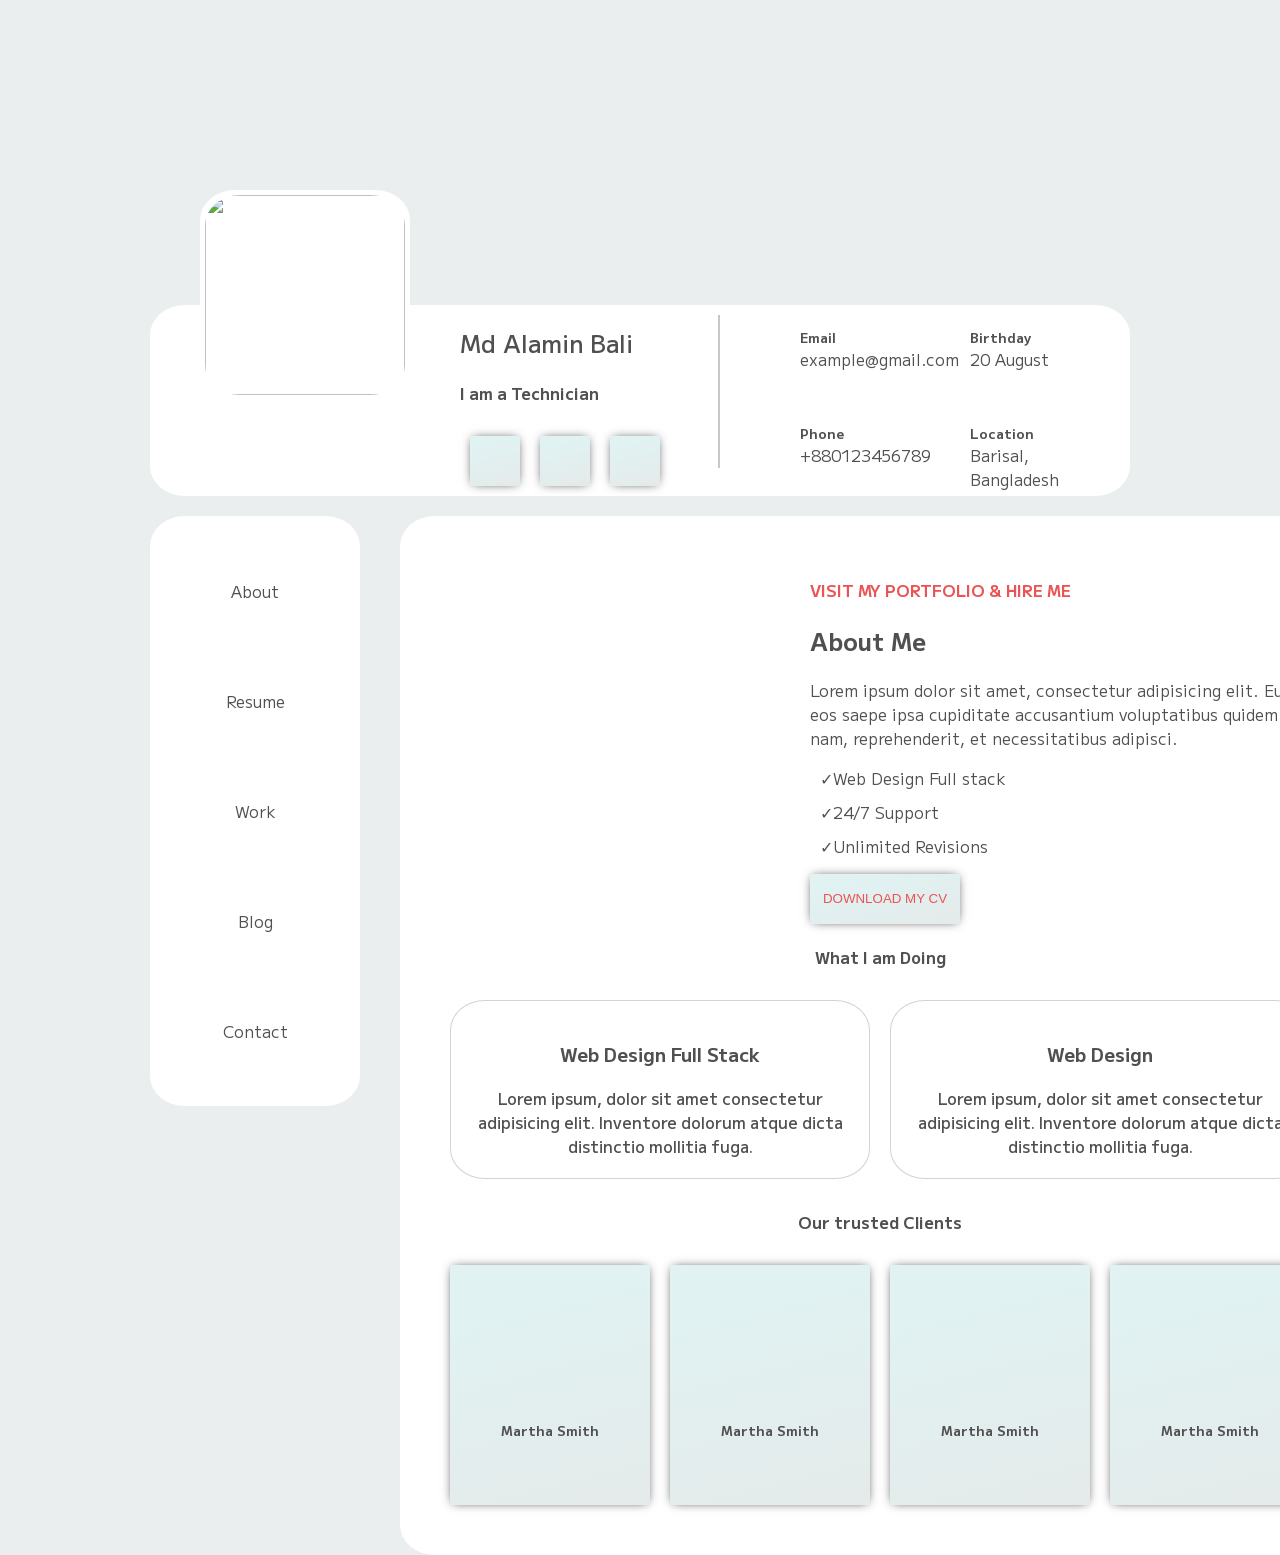
==== commit 019514a4: "some hovers added" ====
--- a/UserProfile.html
+++ b/UserProfile.html
@@ -34,7 +34,7 @@
                 <div class=" flex-1">
                     <div class="dash"></div>
                 </div>
-                <div class="flex-4 d-flex flex-wrap al-center">
+                <div class="flex-4 d-flex j-center flex-wrap al-center">
                     <div class="d-flex">
                         <div class="contactBox">
                             <h5>Email</h5>
@@ -67,9 +67,11 @@
                 </div>
                 <div class="content1">
                     <div class="d-flex">
-                        <img class="image2 flex-2"
+                        <div class="zoomEffect flex-2 ">
+                        <img class="image2"
                              src="https://inbio-react.netlify.app/static/e905e460730cdaab1067b56a3472019f/e11fb/about-2.webp"
                              alt="">
+                        </div>
                         <div class="flex-3 ml-30">
                             <h4 class="colorRed">VISIT MY PORTFOLIO & HIRE ME</h4>
                             <h2>About Me</h2>
@@ -102,22 +104,22 @@
                     </div>
                     <h4 class="text-center">Our trusted Clients</h4>
                     <div class="d-flex s-evenly">
-                        <div class="clientCard d-flex f-column s-evenly">
+                        <div class="clientCard d-flex f-column s-around">
                             <img src="https://inbio-react.netlify.app/static/f60ed605fd12e097aac6d9f93d7a2702/1e15b/brand-04.webp"
                                  alt="">
                             <h5>Martha Smith</h5>
                         </div>
-                        <div class="clientCard d-flex f-column s-evenly">
+                        <div class="clientCard d-flex f-column s-around">
                             <img src="https://inbio-react.netlify.app/static/9afbe3937cc7d341e2a25995e8b0a83f/07cf9/brand-05.webp"
                                  alt="">
                             <h5>Martha Smith</h5>
                         </div>
-                        <div class="clientCard d-flex f-column s-evenly">
+                        <div class="clientCard d-flex f-column s-around">
                             <img src="https://inbio-react.netlify.app/static/f60ed605fd12e097aac6d9f93d7a2702/1e15b/brand-04.webp"
                                  alt="">
                             <h5>Martha Smith</h5>
                         </div>
-                        <div class="clientCard d-flex f-column s-evenly">
+                        <div class="clientCard d-flex f-column s-around">
                             <img src="https://inbio-react.netlify.app/static/8e38619b105cc31a8d598a6497612d64/35203/brand-06.webp"
                                  alt="">
                             <h5>Martha Smith</h5>
@@ -256,102 +258,126 @@
                 <div class="content3">
                     <div class="d-flex w-100 s-evenly">
                         <div class="workCard">
+                            <div class="zoomEffect">
                             <img src="https://inbio-react.netlify.app/static/57ab87af87223d70a70d396075f46c8c/d0f18/portfolio-01.webp"
                                  alt="">
+                            </div>
                             <h5 class="colorRed d-flex s-between mtb-10">DEVELOPMENT <span class="colorGray"><i
                                     class="far fa-heart"></i> 600</span></h5>
-                            <h2>The services provide for design</h2>
-                        </div>
-                        <div class="workCard">
+                            <h2>The services provide for design <span class="hide"><i class="fas fa-arrow-right"></i></span></h2>
+                        </div>
+                        <div class="workCard">
+                            <div class="zoomEffect">
                             <img src="https://inbio-react.netlify.app/static/a6d273d704eb2200c0d6fc5c67bc85df/d0f18/portfolio-02.webp"
                                  alt="">
+                            </div>
                             <h5 class="colorRed d-flex s-between mtb-10">APPLICATION <span class="colorGray"><i
                                     class="far fa-heart"></i> 750</span></h5>
-                            <h2>The services provide for design</h2>
-                        </div>
-                        <div class="workCard">
+                            <h2>The services provide for design <span class="hide"><i class="fas fa-arrow-right"></i></span></h2>
+                        </div>
+                        <div class="workCard">
+                            <div class="zoomEffect">
                             <img src="https://inbio-react.netlify.app/static/4001311bd28adeda122878ec66af39de/d0f18/portfolio-03.webp"
                                  alt="">
+                            </div>
                             <h5 class="colorRed d-flex s-between mtb-10">PHOTOSHOP <span class="colorGray"><i
                                     class="far fa-heart"></i> 630</span></h5>
-                            <h2>The services provide for design</h2>
+                            <h2>The services provide for design <span class="hide"><i class="fas fa-arrow-right"></i></span></h2>
                         </div>
                     </div>
                     <div class="d-flex w-100 s-evenly">
                         <div class="workCard">
+                            <div class="zoomEffect">
                             <img src="https://inbio-react.netlify.app/static/59da1960acefc2729623a8df0e8aec5e/d0f18/portfolio-04.webp"
                                  alt="">
+                            </div>
                             <h5 class="colorRed d-flex s-between mtb-10">FIGMA <span class="colorGray"><i
                                     class="far fa-heart"></i> 360</span></h5>
-                            <h2>The services provide for design</h2>
-                        </div>
-                        <div class="workCard">
+                            <h2>The services provide for design <span class="hide"><i class="fas fa-arrow-right"></i></span></h2>
+                        </div>
+                        <div class="workCard">
+                            <div class="zoomEffect">
                             <img src="https://inbio-react.netlify.app/static/8363a8c01ef33b9cdc639459fb5cc440/d0f18/portfolio-05.webp"
                                  alt="">
+                            </div>
                             <h5 class="colorRed d-flex s-between mtb-10">WEB DESIGN <span class="colorGray"><i
                                     class="far fa-heart"></i> 280</span></h5>
-                            <h2>The services provide for design</h2>
-                        </div>
-                        <div class="workCard">
+                            <h2>The services provide for design <span class="hide"><i class="fas fa-arrow-right"></i></span></h2>
+                        </div>
+                        <div class="workCard">
+                            <div class="zoomEffect">
                             <img src="https://inbio-react.netlify.app/static/b4e650e6d577f42def9df4d8e773332b/d0f18/portfolio-06.webp"
                                  alt="">
+                            </div>
                             <h5 class="colorRed d-flex s-between mtb-10">WEB DESIGN <span class="colorGray"><i
                                     class="far fa-heart"></i> 600</span></h5>
-                            <h2>The services provide for design</h2>
+                            <h2>The services provide for design <span class="hide"><i class="fas fa-arrow-right"></i></span></h2>
                         </div>
                     </div>
                 </div>
                 <div class="content4">
                     <div class="d-flex w-100 s-evenly">
                         <div class="workCard">
+                            <div class="zoomEffect">
                             <img src="https://inbio-react.netlify.app/static/953f09919eb224ffd8d5ada9ac38150b/d0f18/blog-big-01.webp"
                                  alt="">
+                            </div>
                             <h5 class="colorRed d-flex s-between mtb-10">CANADA <span class="colorGray"><i
                                     class="far fa-clock"></i> 2 min read</span></h5>
-                            <h2>T-shirt design is the part of design</h2>
-                        </div>
-                        <div class="workCard">
+                            <h2>T-shirt design is the part of design <span class="hide"><i class="fas fa-arrow-right"></i></span></h2>
+                        </div>
+                        <div class="workCard">
+                            <div class="zoomEffect">
                             <img src="https://inbio-react.netlify.app/static/24178887690433586b7481f2588d4cad/d0f18/blog-02.webp"
                                  alt="">
+                            </div>
                             <h5 class="colorRed d-flex s-between mtb-10">DEVELOPMENT <span class="colorGray"><i
                                     class="far fa-clock"></i> 2 min read</span></h5>
-                            <h2>The services provide for design</h2>
-                        </div>
-                        <div class="workCard">
+                            <h2>The services provide for design <span class="hide"><i class="fas fa-arrow-right"></i></span></h2>
+                        </div>
+                        <div class="workCard">
+                            <div class="zoomEffect">
                             <img src="https://inbio-react.netlify.app/static/4302dce3a785c626c0756545d42f860c/d0f18/blog-03.webp"
                                  alt="">
+                            </div>
                             <h5 class="colorRed d-flex s-between mtb-10">APPLICATION <span class="colorGray"><i
                                     class="far fa-clock"></i> 2 min read</span></h5>
-                            <h2>Mobile app landing design & app maintain</h2>
+                            <h2>Mobile app landing design & app maintain <span class="hide"><i class="fas fa-arrow-right"></i></span></h2>
                         </div>
                     </div>
                     <div class="d-flex w-100 s-evenly">
                         <div class="workCard">
+                            <div class="zoomEffect">
                             <img src="https://inbio-react.netlify.app/static/953f09919eb224ffd8d5ada9ac38150b/d0f18/blog-big-01.webp"
                                  alt="">
+                            </div>
                             <h5 class="colorRed d-flex s-between mtb-10">CANADA <span class="colorGray"><i
                                     class="far fa-clock"></i> 2 min read</span></h5>
-                            <h2>T-shirt design is the part of design</h2>
-                        </div>
-                        <div class="workCard">
+                            <h2>T-shirt design is the part of design <span class="hide"><i class="fas fa-arrow-right"></i></span></h2>
+                        </div>
+                        <div class="workCard">
+                            <div class="zoomEffect">
                             <img src="https://inbio-react.netlify.app/static/953f09919eb224ffd8d5ada9ac38150b/d0f18/blog-big-01.webp"
                                  alt="">
+                            </div>
                             <h5 class="colorRed d-flex s-between mtb-10">DEVELOPMENT <span class="colorGray"><i
                                     class="far fa-clock"></i> 2 min read</span></h5>
-                            <h2>The services provide for design</h2>
-                        </div>
-                        <div class="workCard">
+                            <h2>The services provide for design <span class="hide"><i class="fas fa-arrow-right"></i></span></h2>
+                        </div>
+                        <div class="workCard">
+                            <div class="zoomEffect">
                             <img src="https://inbio-react.netlify.app/static/24178887690433586b7481f2588d4cad/d0f18/blog-02.webp"
                                  alt="">
+                            </div>
                             <h5 class="colorRed d-flex s-between mtb-10">APPLICATION <span class="colorGray"><i
                                     class="far fa-clock"></i> 2 min read</span></h5>
-                            <h2>Mobile app landing design & app maintain</h2>
+                            <h2>Mobile app landing design & app maintain <span class="hide"><i class="fas fa-arrow-right"></i></span></h2>
                         </div>
                     </div>
                 </div>
                 <div class="content5 d-flex flex-1">
                     <div class="contactCard flex-1">
-                        <img src="https://inbio-react.netlify.app/static/5930a183f9be0c913e9d25b1318416f9/3a710/contact1.webp"
+                        <img class="image2" src="https://inbio-react.netlify.app/static/5930a183f9be0c913e9d25b1318416f9/3a710/contact1.webp"
                              alt="">
                         <h2>Nevine Acotanza</h2>
                         <p>Chief Operating Officer
@@ -359,7 +385,8 @@
                         I am available for freelance work. Connect with me via and call in to my account.
                         <hr>
                         Phone: +01234567890
-                        Email: admin@example.com</p>
+                        <br>
+                        Email: <a href="">admin@example.com</a></p>
                         <h5 class="mtb-10">FIND ME</h5>
                         <div class="icons d-flex">
                             <i class="fab fa-facebook-f icon"></i>
@@ -367,7 +394,7 @@
                             <i class="fab fa-linkedin-in icon"></i>
                         </div>
                     </div>
-                    <div class="contactCard flex-2 d-flex f-column s-evenly">
+                    <div class="contactCard flex-3 d-flex f-column s-evenly">
                         <div class="d-flex">
                             <div class="d-flex f-column ">
                                 <label>YOUR NAME</label>
@@ -388,7 +415,7 @@
                                 <input class="w-100 h-150" type="text">
                             </div>
                         </div>
-                        <button class="sendButton colorRed">SEND MESSAGE -></button>
+                        <button class="sendButton colorRed">SEND MESSAGE<i class="fas fa-arrow-right"></i></button>
                     </div>
                 </div>
             </div>
@@ -396,5 +423,8 @@
     </div>
 </div>
 
+
+</div>
+
 </body>
 </html>
--- a/UserProfile.css
+++ b/UserProfile.css
@@ -2,13 +2,15 @@
     font-family: 'M PLUS 2', sans-serif;
     color: #505050;
     font-weight: 400;
-    background-color: rgba(208, 222, 222, 0.79);
-width: 100vw;
+    background-color: rgba(229, 234, 234, 0.79);
+    margin: 0;
+    padding: 0;
 }
 
 .main {
     height: 100vh;
     width: 100%;
+
 
 }
 
@@ -21,11 +23,9 @@
 }
 
 .container {
-    margin: 100px;
-    position: absolute;
     height: auto;
     max-width: 100%;
-    top: 20%;
+    margin: -100px 150px 0 150px;
 }
 
 .header {
@@ -51,9 +51,11 @@
 
 .image2 {
     border-radius: 35px/30px;
-    height: 40%;
-    width: 40%;
-}
+    height: auto;
+    width: 100%;
+    transition: transform .5s ease;
+}
+
 
 .menu {
     border-radius: 35px/30px;
@@ -62,18 +64,22 @@
     margin: 20px 20px 0 0;
     height: 100%;
     width: auto;
+    position: sticky;
+    top: 0;
 }
 
 .content1 {
-    display: none;
+
     border-radius: 35px/30px;
     background-color: white;
     padding: 40px;
     margin: 20px 0 0 20px;
+    width: 100%;
+
+
 }
 
 .content2 {
-    display: none;
     border-radius: 35px/30px;
     background-color: white;
     padding: 40px;
@@ -82,7 +88,6 @@
 }
 
 .content3 {
-    display: none;
     border-radius: 35px/30px;
     background-color: white;
     padding: 40px;
@@ -91,7 +96,6 @@
 }
 
 .content4 {
-    display: none;
     border-radius: 35px/30px;
     background-color: white;
     padding: 40px;
@@ -100,7 +104,6 @@
 }
 
 .content5 {
-    display: none;
     border-radius: 35px/30px;
     background-color: white;
     padding: 40px;
@@ -112,7 +115,7 @@
     width: 150px;
     height: 90px;
     margin: 10px;
-
+    transition: transform .5s ease;
 }
 
 .icon {
@@ -120,11 +123,12 @@
     width: 50px;
     box-shadow: 0 0 10px -3px #262626;
     font-size: 20px;
-    background: rgb(181, 194, 194);
-    background: linear-gradient(346deg, rgba(181, 194, 194, 1) 0%, rgba(224, 242, 242, 0.989233193277311) 82%);
+    background: rgba(229, 234, 234, 0.79);
+    background: linear-gradient(346deg, rgba(229, 234, 234, 1) 0%, rgba(224, 242, 242, 0.989233193277311) 82%);
     margin: 10px;
     color: #c9c8c8;
     text-align: center;
+    transition: transform .5s ease;
 }
 
 .icons i {
@@ -176,10 +180,11 @@
 .hireButton {
     height: 50px;
     width: 150px;
-    background: rgb(181, 194, 194);
-    background: linear-gradient(346deg, rgba(181, 194, 194, 1) 0%, rgba(224, 242, 242, 0.989233193277311) 82%);
+    background: rgb(229, 234, 234);
+    background: linear-gradient(346deg, rgba(229, 234, 234, 1) 0%, rgba(224, 242, 242, 0.989233193277311) 82%);
     box-shadow: 0 0 10px -3px #262626;
     border: none;
+    transition: transform .5s ease;
 }
 
 
@@ -191,27 +196,29 @@
 }
 
 .clientCard {
-    background: rgb(181, 194, 194);
-    background: linear-gradient(346deg, rgba(181, 194, 194, 1) 0%, rgba(224, 242, 242, 0.989233193277311) 82%);
+    background: rgb(229, 234, 234);
+    background: linear-gradient(346deg, rgba(229, 234, 234, 1) 0%, rgba(224, 242, 242, 0.989233193277311) 82%);
     box-shadow: 0 0 10px -3px #262626;
     height: 200px;
     width: 160px;
     padding: 20px;
     margin: 10px;
     text-align: center;
+    cursor: pointer;
 }
 
 .resumeCard {
     width: auto;
-    height: 250px;
+    height: auto;
     background-color: rgba(208, 222, 222, 0.79);
     margin: 10px;
     align-items: center;
     justify-content: center;
-    background: rgb(181, 194, 194);
-    background: linear-gradient(346deg, rgba(181, 194, 194, 1) 0%, rgba(224, 242, 242, 0.989233193277311) 82%);
-    box-shadow: 0 0 10px -3px #262626;
-    padding: 40px;
+    background: rgb(229, 234, 234);
+    background: linear-gradient(346deg, rgba(229, 234, 234, 1) 0%, rgba(224, 242, 242, 0.989233193277311) 82%);
+    box-shadow: 0 0 10px -3px #262626;
+    padding: 40px;
+    transition: transform 0.5s;
 }
 
 .rate {
@@ -241,14 +248,22 @@
 }
 
 .workCard {
-    background-color: rgba(208, 222, 222, 0.79);
+    background-color: rgba(229, 234, 234, 0.79);
     border-radius: 10px/10px;
     margin: 10px;
     padding: 20px;
     height: auto;
     width: auto;
     box-shadow: 0 0 10px -3px #262626;
-}
+    cursor: pointer;
+    transition: transform .5s ease;
+}
+
+.workModal {
+    height: 150px;
+    width: 250px;
+}
+
 
 .workCard img {
     height: auto;
@@ -257,7 +272,7 @@
 }
 
 .contactCard {
-    background-color: rgba(208, 222, 222, 0.79);
+    background-color: rgba(229, 234, 234, 0.79);
     border-radius: 10px/10px;
     margin: 10px;
     padding: 20px;
@@ -271,11 +286,12 @@
     display: block;
     margin: 20px 0 0 0;
 }
- input {
-     height: 50px;
-     border-radius: 10px/10px;
-     border: 1px solid gray;
- }
+
+input {
+    height: 50px;
+    border-radius: 10px/10px;
+    border: 1px solid gray;
+}
 
 .contactCard img {
     width: 250px;
@@ -285,12 +301,62 @@
 .sendButton {
     height: 50px;
     width: 150px;
-    background: rgb(181, 194, 194);
-    background: linear-gradient(346deg, rgba(181, 194, 194, 1) 0%, rgba(224, 242, 242, 0.989233193277311) 82%);
+    background: rgb(229, 234, 234);
+    background: linear-gradient(346deg, rgba(229, 234, 234, 1) 0%, rgba(224, 242, 242, 0.989233193277311) 82%);
     box-shadow: 0 0 10px -3px #262626;
     border: none;
     margin: 10px 0 0 0;
-}
+    transition: transform 0.5s;
+}
+
+.zoomEffect {
+    overflow: hidden;
+    border-radius: 10px/10px;
+}
+
+.hide {
+    display: none;
+}
+
+/*Hover effects*/
+
+.icons i:hover, button:hover, .menuButton:hover {
+    color: white;
+    background: #ea5454;
+    transform: translate(0, -5px);
+    border-radius: 10px/10px;
+}
+
+.clientCard:hover {
+    color: #ea5454;
+}
+
+img:hover {
+    transform: scale(1.2);
+}
+.resumeCard:hover {
+    background: #ea5454;
+    color: white;
+}
+
+.resumeCard:hover > div > .rate {
+    background: #ea5454;
+    color: white;
+}
+
+.workCard h2:hover {
+    color: #ea5454;
+}
+
+.workCard:hover > h2 > .hide{
+    display: inline-block;
+    transform: rotate(310deg);
+}
+
+a:hover {
+    color: #ea5454;
+}
+
 
 .d-flex {
     display: flex;
@@ -304,6 +370,10 @@
     justify-content: space-between;
 }
 
+.s-around {
+    justify-content: space-around;
+}
+
 .flex-1 {
     flex: 1;
 }
@@ -415,3 +485,5 @@
 
 
 
+
+
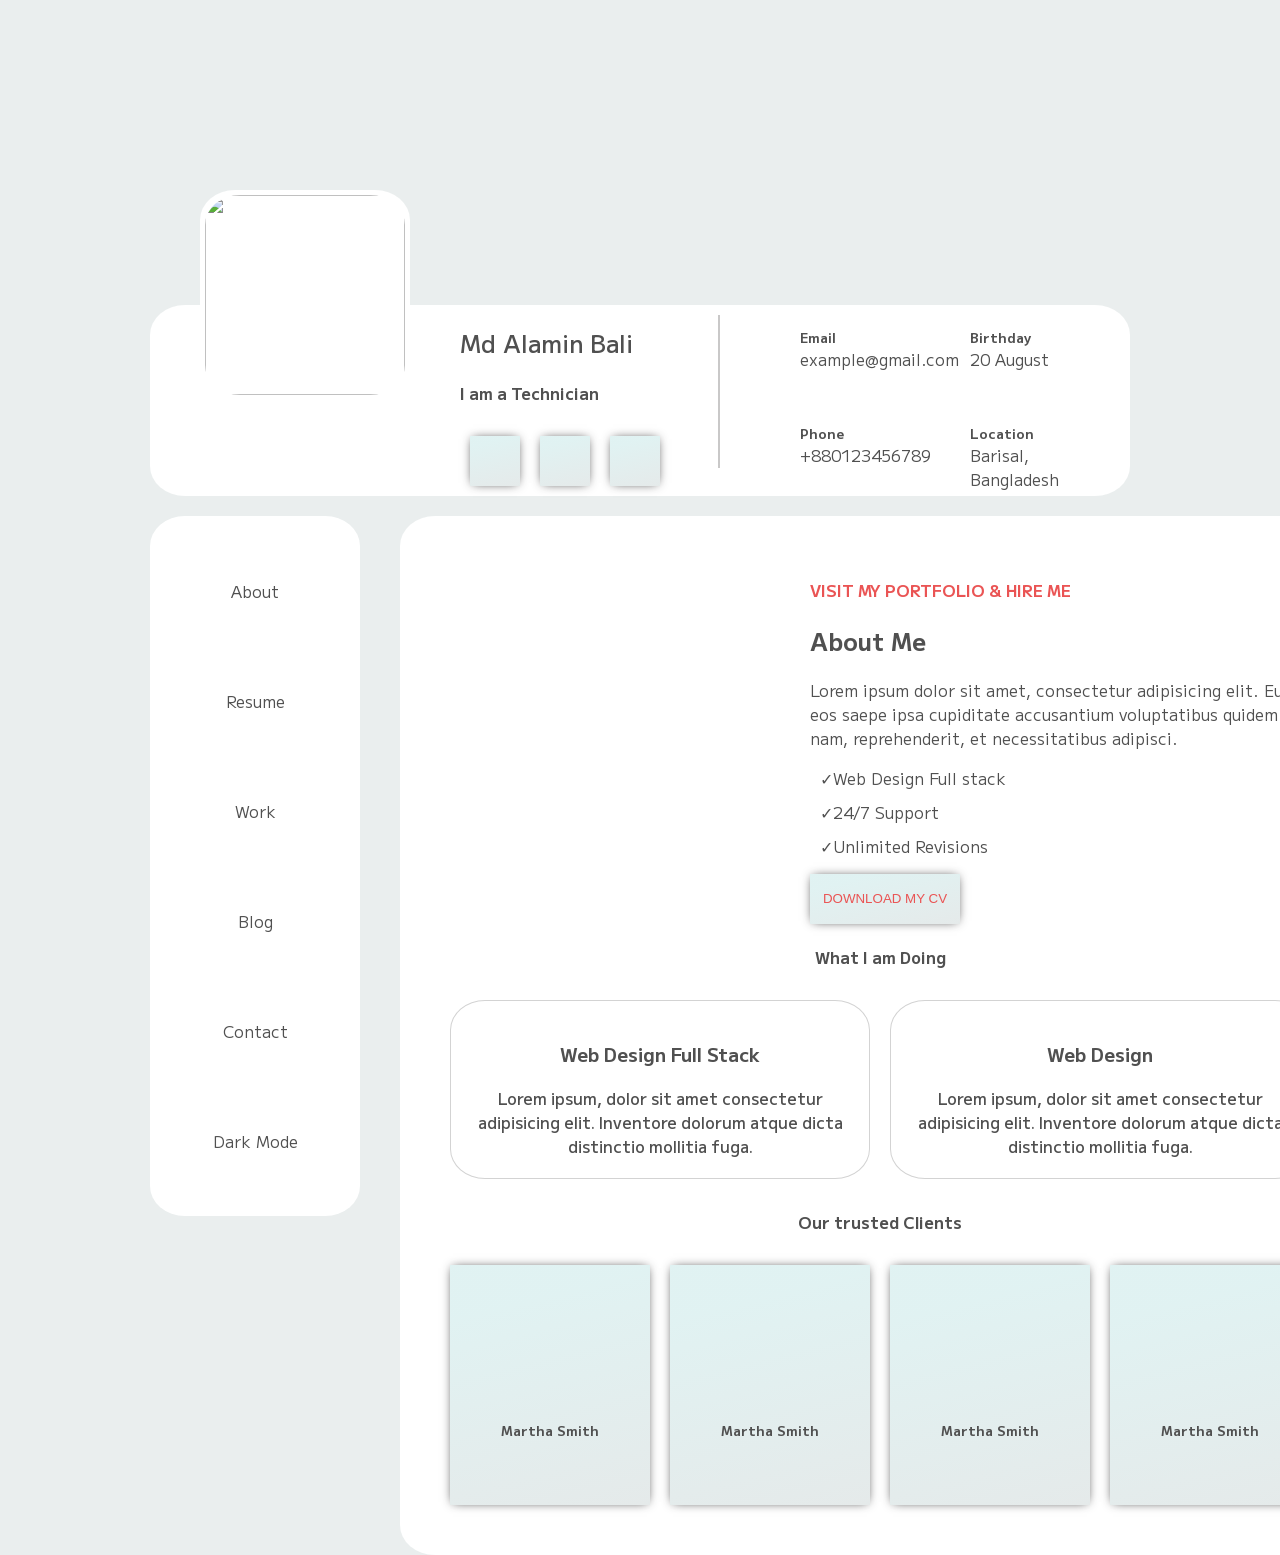
==== commit 605f2741: "dark mode" ====
--- a/UserProfile.html
+++ b/UserProfile.html
@@ -15,8 +15,8 @@
 <div class="main">
     <div class="background"></div>
     <div>
-        <div class="container">
-            <div class="header d-flex s-evenly">
+        <div class="container ">
+            <div class="header addDark d-flex s-evenly">
                 <div class="profilePhoto ">
                     <img class="image1"
                          src="https://inbio-react.netlify.app/static/48499115866ca6618cfefd1338284693/e8c4d/banner-10.webp"
@@ -26,15 +26,15 @@
                     <h2 class="f500">Md Alamin Bali</h2>
                     <h4>I am a Technician</h4>
                     <div class="icons d-flex">
-                        <i class="fab fa-facebook-f icon"></i>
-                        <i class="fab fa-instagram icon"></i>
-                        <i class="fab fa-linkedin-in icon"></i>
+                        <i class="fab fa-facebook-f icon addDark"></i>
+                        <i class="fab fa-instagram icon addDark"></i>
+                        <i class="fab fa-linkedin-in icon addDark"></i>
                     </div>
                 </div>
                 <div class=" flex-1">
                     <div class="dash"></div>
                 </div>
-                <div class="flex-4 d-flex j-center flex-wrap al-center">
+                <div class="flex-4 d-flex s-between flex-wrap al-center">
                     <div class="d-flex">
                         <div class="contactBox">
                             <h5>Email</h5>
@@ -58,19 +58,20 @@
                 </div>
             </div>
             <div class="d-flex w-100">
-                <div class="menu text-center d-flex f-column">
+                <div class="menu addDark text-center d-flex f-column">
                     <div class="menuButton d-flex j-center al-center">About</div>
                     <div class="menuButton d-flex j-center al-center">Resume</div>
                     <div class="menuButton d-flex j-center al-center">Work</div>
                     <div class="menuButton d-flex j-center al-center">Blog</div>
                     <div class="menuButton d-flex j-center al-center">Contact</div>
-                </div>
-                <div class="content1">
+                    <div class="menuButton darkMode d-flex j-center al-center">Dark Mode</div>
+                </div>
+                <div class="content1 addDark">
                     <div class="d-flex">
                         <div class="zoomEffect flex-2 ">
-                        <img class="image2"
-                             src="https://inbio-react.netlify.app/static/e905e460730cdaab1067b56a3472019f/e11fb/about-2.webp"
-                             alt="">
+                            <img class="image2"
+                                 src="https://inbio-react.netlify.app/static/e905e460730cdaab1067b56a3472019f/e11fb/about-2.webp"
+                                 alt="">
                         </div>
                         <div class="flex-3 ml-30">
                             <h4 class="colorRed">VISIT MY PORTFOLIO & HIRE ME</h4>
@@ -83,7 +84,7 @@
                                 <li>24/7 Support</li>
                                 <li>Unlimited Revisions</li>
                             </ul>
-                            <button class="hireButton colorRed">DOWNLOAD MY CV</button>
+                            <button class="hireButton colorRed addDark">DOWNLOAD MY CV</button>
                         </div>
                     </div>
                     <h4 class="text-center">What I am Doing</h4>
@@ -104,34 +105,34 @@
                     </div>
                     <h4 class="text-center">Our trusted Clients</h4>
                     <div class="d-flex s-evenly">
-                        <div class="clientCard d-flex f-column s-around">
+                        <div class="clientCard d-flex f-column s-around addDark">
                             <img src="https://inbio-react.netlify.app/static/f60ed605fd12e097aac6d9f93d7a2702/1e15b/brand-04.webp"
                                  alt="">
                             <h5>Martha Smith</h5>
                         </div>
-                        <div class="clientCard d-flex f-column s-around">
+                        <div class="clientCard d-flex f-column s-around addDark">
                             <img src="https://inbio-react.netlify.app/static/9afbe3937cc7d341e2a25995e8b0a83f/07cf9/brand-05.webp"
                                  alt="">
                             <h5>Martha Smith</h5>
                         </div>
-                        <div class="clientCard d-flex f-column s-around">
+                        <div class="clientCard d-flex f-column s-around addDark">
                             <img src="https://inbio-react.netlify.app/static/f60ed605fd12e097aac6d9f93d7a2702/1e15b/brand-04.webp"
                                  alt="">
                             <h5>Martha Smith</h5>
                         </div>
-                        <div class="clientCard d-flex f-column s-around">
+                        <div class="clientCard d-flex f-column s-around addDark">
                             <img src="https://inbio-react.netlify.app/static/8e38619b105cc31a8d598a6497612d64/35203/brand-06.webp"
                                  alt="">
                             <h5>Martha Smith</h5>
                         </div>
                     </div>
                 </div>
-                <div class="content2">
+                <div class="content2 addDark">
                     <div class="d-flex">
                         <div class="d-flex f-column flex-1">
                             <h4 class="colorRed ml-10">2007-2010</h4>
                             <h2 class="ml-10">Education Quality</h2>
-                            <div class="resumeCard">
+                            <div class="resumeCard addDark">
                                 <div class="d-flex al-center s-between">
                                     <div>
                                         <h3>Personal Portfolio April Fools</h3>
@@ -146,7 +147,7 @@
                                         hendrerit ante.</p>
                                 </div>
                             </div>
-                            <div class="resumeCard">
+                            <div class="resumeCard addDark">
                                 <div class="d-flex al-center s-between">
                                     <div>
                                         <h3>Examples Of Personal Portfolio</h3>
@@ -165,7 +166,7 @@
                         <div class="d-flex f-column flex-1">
                             <h4 class="colorRed ml-10">2007-2010</h4>
                             <h2 class="ml-10">Job Experience</h2>
-                            <div class="resumeCard">
+                            <div class="resumeCard addDark">
                                 <div class="d-flex al-center s-between">
                                     <div>
                                         <h3>Diploma in Web Development</h3>
@@ -179,7 +180,7 @@
                                         sed mauris hendrerit, laoreet sem in, lobortis mauris hendrerit ante.</p>
                                 </div>
                             </div>
-                            <div class="resumeCard">
+                            <div class="resumeCard addDark">
                                 <div class="d-flex al-center s-between">
                                     <div>
                                         <h3>The Personal Portfolio Mystery</h3>
@@ -255,130 +256,145 @@
                         </div>
                     </div>
                 </div>
-                <div class="content3">
+                <div class="content3 addDark">
                     <div class="d-flex w-100 s-evenly">
-                        <div class="workCard">
-                            <div class="zoomEffect">
-                            <img src="https://inbio-react.netlify.app/static/57ab87af87223d70a70d396075f46c8c/d0f18/portfolio-01.webp"
-                                 alt="">
+                        <div class="workCard addDark">
+                            <div class="zoomEffect">
+                                <img src="https://inbio-react.netlify.app/static/57ab87af87223d70a70d396075f46c8c/d0f18/portfolio-01.webp"
+                                     alt="">
                             </div>
                             <h5 class="colorRed d-flex s-between mtb-10">DEVELOPMENT <span class="colorGray"><i
                                     class="far fa-heart"></i> 600</span></h5>
-                            <h2>The services provide for design <span class="hide"><i class="fas fa-arrow-right"></i></span></h2>
-                        </div>
-                        <div class="workCard">
-                            <div class="zoomEffect">
-                            <img src="https://inbio-react.netlify.app/static/a6d273d704eb2200c0d6fc5c67bc85df/d0f18/portfolio-02.webp"
-                                 alt="">
+                            <h2>The services provide for design <span class="hide"><i
+                                    class="fas fa-arrow-right"></i></span></h2>
+                        </div>
+                        <div class="workCard addDark">
+                            <div class="zoomEffect">
+                                <img src="https://inbio-react.netlify.app/static/a6d273d704eb2200c0d6fc5c67bc85df/d0f18/portfolio-02.webp"
+                                     alt="">
                             </div>
                             <h5 class="colorRed d-flex s-between mtb-10">APPLICATION <span class="colorGray"><i
                                     class="far fa-heart"></i> 750</span></h5>
-                            <h2>The services provide for design <span class="hide"><i class="fas fa-arrow-right"></i></span></h2>
-                        </div>
-                        <div class="workCard">
-                            <div class="zoomEffect">
-                            <img src="https://inbio-react.netlify.app/static/4001311bd28adeda122878ec66af39de/d0f18/portfolio-03.webp"
-                                 alt="">
+                            <h2>Mobile app landing design & app maintain<span class="hide"><i
+                                    class="fas fa-arrow-right"></i></span></h2>
+                        </div>
+                        <div class="workCard addDark">
+                            <div class="zoomEffect">
+                                <img src="https://inbio-react.netlify.app/static/4001311bd28adeda122878ec66af39de/d0f18/portfolio-03.webp"
+                                     alt="">
                             </div>
                             <h5 class="colorRed d-flex s-between mtb-10">PHOTOSHOP <span class="colorGray"><i
                                     class="far fa-heart"></i> 630</span></h5>
-                            <h2>The services provide for design <span class="hide"><i class="fas fa-arrow-right"></i></span></h2>
+                            <h2>Logo design creativity & Application <span class="hide"><i
+                                    class="fas fa-arrow-right"></i></span></h2>
                         </div>
                     </div>
                     <div class="d-flex w-100 s-evenly">
-                        <div class="workCard">
-                            <div class="zoomEffect">
-                            <img src="https://inbio-react.netlify.app/static/59da1960acefc2729623a8df0e8aec5e/d0f18/portfolio-04.webp"
-                                 alt="">
+                        <div class="workCard addDark">
+                            <div class="zoomEffect">
+                                <img src="https://inbio-react.netlify.app/static/59da1960acefc2729623a8df0e8aec5e/d0f18/portfolio-04.webp"
+                                     alt="">
                             </div>
                             <h5 class="colorRed d-flex s-between mtb-10">FIGMA <span class="colorGray"><i
                                     class="far fa-heart"></i> 360</span></h5>
-                            <h2>The services provide for design <span class="hide"><i class="fas fa-arrow-right"></i></span></h2>
-                        </div>
-                        <div class="workCard">
-                            <div class="zoomEffect">
-                            <img src="https://inbio-react.netlify.app/static/8363a8c01ef33b9cdc639459fb5cc440/d0f18/portfolio-05.webp"
-                                 alt="">
+                            <h2>Mobile app landing design & Services <span class="hide"><i
+                                    class="fas fa-arrow-right"></i></span></h2>
+                        </div>
+                        <div class="workCard addDark">
+                            <div class="zoomEffect">
+                                <img src="https://inbio-react.netlify.app/static/8363a8c01ef33b9cdc639459fb5cc440/d0f18/portfolio-05.webp"
+                                     alt="">
                             </div>
                             <h5 class="colorRed d-flex s-between mtb-10">WEB DESIGN <span class="colorGray"><i
                                     class="far fa-heart"></i> 280</span></h5>
-                            <h2>The services provide for design <span class="hide"><i class="fas fa-arrow-right"></i></span></h2>
-                        </div>
-                        <div class="workCard">
-                            <div class="zoomEffect">
-                            <img src="https://inbio-react.netlify.app/static/b4e650e6d577f42def9df4d8e773332b/d0f18/portfolio-06.webp"
-                                 alt="">
+                            <h2>Design for tecnology & services <span class="hide"><i
+                                    class="fas fa-arrow-right"></i></span></h2>
+                        </div>
+                        <div class="workCard addDark">
+                            <div class="zoomEffect">
+                                <img src="https://inbio-react.netlify.app/static/b4e650e6d577f42def9df4d8e773332b/d0f18/portfolio-06.webp"
+                                     alt="">
                             </div>
                             <h5 class="colorRed d-flex s-between mtb-10">WEB DESIGN <span class="colorGray"><i
                                     class="far fa-heart"></i> 600</span></h5>
-                            <h2>The services provide for design <span class="hide"><i class="fas fa-arrow-right"></i></span></h2>
-                        </div>
-                    </div>
-                </div>
-                <div class="content4">
+                            <h2>App for tecnology & services <span class="hide"><i
+                                    class="fas fa-arrow-right"></i></span></h2>
+                        </div>
+                    </div>
+                </div>
+                <div class="content4 addDark">
                     <div class="d-flex w-100 s-evenly">
-                        <div class="workCard">
-                            <div class="zoomEffect">
-                            <img src="https://inbio-react.netlify.app/static/953f09919eb224ffd8d5ada9ac38150b/d0f18/blog-big-01.webp"
-                                 alt="">
+                        <div class="workCard addDark">
+                            <div class="zoomEffect">
+                                <img src="https://inbio-react.netlify.app/static/953f09919eb224ffd8d5ada9ac38150b/d0f18/blog-big-01.webp"
+                                     alt="">
                             </div>
                             <h5 class="colorRed d-flex s-between mtb-10">CANADA <span class="colorGray"><i
                                     class="far fa-clock"></i> 2 min read</span></h5>
-                            <h2>T-shirt design is the part of design <span class="hide"><i class="fas fa-arrow-right"></i></span></h2>
-                        </div>
-                        <div class="workCard">
-                            <div class="zoomEffect">
-                            <img src="https://inbio-react.netlify.app/static/24178887690433586b7481f2588d4cad/d0f18/blog-02.webp"
-                                 alt="">
+                            <h2>T-shirt design is the part of design <span class="hide"><i
+                                    class="fas fa-arrow-right"></i></span></h2>
+                        </div>
+                        <div class="workCard addDark">
+                            <div class="zoomEffect">
+                                <img src="https://inbio-react.netlify.app/static/24178887690433586b7481f2588d4cad/d0f18/blog-02.webp"
+                                     alt="">
                             </div>
                             <h5 class="colorRed d-flex s-between mtb-10">DEVELOPMENT <span class="colorGray"><i
                                     class="far fa-clock"></i> 2 min read</span></h5>
-                            <h2>The services provide for design <span class="hide"><i class="fas fa-arrow-right"></i></span></h2>
-                        </div>
-                        <div class="workCard">
-                            <div class="zoomEffect">
-                            <img src="https://inbio-react.netlify.app/static/4302dce3a785c626c0756545d42f860c/d0f18/blog-03.webp"
-                                 alt="">
+                            <h2>The services provide for design <span class="hide"><i
+                                    class="fas fa-arrow-right"></i></span></h2>
+                        </div>
+                        <div class="workCard addDark">
+                            <div class="zoomEffect">
+                                <img src="https://inbio-react.netlify.app/static/4302dce3a785c626c0756545d42f860c/d0f18/blog-03.webp"
+                                     alt="">
                             </div>
                             <h5 class="colorRed d-flex s-between mtb-10">APPLICATION <span class="colorGray"><i
                                     class="far fa-clock"></i> 2 min read</span></h5>
-                            <h2>Mobile app landing design & app maintain <span class="hide"><i class="fas fa-arrow-right"></i></span></h2>
+                            <h2>Mobile app landing design & app maintain <span class="hide"><i
+                                    class="fas fa-arrow-right"></i></span></h2>
                         </div>
                     </div>
                     <div class="d-flex w-100 s-evenly">
-                        <div class="workCard">
-                            <div class="zoomEffect">
-                            <img src="https://inbio-react.netlify.app/static/953f09919eb224ffd8d5ada9ac38150b/d0f18/blog-big-01.webp"
-                                 alt="">
+                        <div class="workCard addDark">
+                            <div class="zoomEffect">
+                                <img src="https://inbio-react.netlify.app/static/953f09919eb224ffd8d5ada9ac38150b/d0f18/blog-big-01.webp"
+                                     alt="">
                             </div>
                             <h5 class="colorRed d-flex s-between mtb-10">CANADA <span class="colorGray"><i
                                     class="far fa-clock"></i> 2 min read</span></h5>
-                            <h2>T-shirt design is the part of design <span class="hide"><i class="fas fa-arrow-right"></i></span></h2>
-                        </div>
-                        <div class="workCard">
-                            <div class="zoomEffect">
-                            <img src="https://inbio-react.netlify.app/static/953f09919eb224ffd8d5ada9ac38150b/d0f18/blog-big-01.webp"
-                                 alt="">
+                            <h2>T-shirt design is the part of design <span class="hide"><i
+                                    class="fas fa-arrow-right"></i></span></h2>
+                        </div>
+                        <div class="workCard addDark">
+                            <div class="zoomEffect">
+                                <img src="https://inbio-react.netlify.app/static/953f09919eb224ffd8d5ada9ac38150b/d0f18/blog-big-01.webp"
+                                     alt="">
                             </div>
                             <h5 class="colorRed d-flex s-between mtb-10">DEVELOPMENT <span class="colorGray"><i
                                     class="far fa-clock"></i> 2 min read</span></h5>
-                            <h2>The services provide for design <span class="hide"><i class="fas fa-arrow-right"></i></span></h2>
-                        </div>
-                        <div class="workCard">
-                            <div class="zoomEffect">
-                            <img src="https://inbio-react.netlify.app/static/24178887690433586b7481f2588d4cad/d0f18/blog-02.webp"
-                                 alt="">
+                            <h2>The services provide for design <span class="hide"><i
+                                    class="fas fa-arrow-right"></i></span></h2>
+                        </div>
+                        <div class="workCard addDark">
+                            <div class="zoomEffect">
+                                <img src="https://inbio-react.netlify.app/static/24178887690433586b7481f2588d4cad/d0f18/blog-02.webp"
+                                     alt="">
                             </div>
                             <h5 class="colorRed d-flex s-between mtb-10">APPLICATION <span class="colorGray"><i
                                     class="far fa-clock"></i> 2 min read</span></h5>
-                            <h2>Mobile app landing design & app maintain <span class="hide"><i class="fas fa-arrow-right"></i></span></h2>
-                        </div>
-                    </div>
-                </div>
-                <div class="content5 d-flex flex-1">
-                    <div class="contactCard flex-1">
-                        <img class="image2" src="https://inbio-react.netlify.app/static/5930a183f9be0c913e9d25b1318416f9/3a710/contact1.webp"
-                             alt="">
+                            <h2>Mobile app landing design & app maintain <span class="hide"><i
+                                    class="fas fa-arrow-right"></i></span></h2>
+                        </div>
+                    </div>
+                </div>
+                <div class="content5 addDark d-flex flex-1">
+                    <div class="contactCard flex-1 addDark">
+                        <div class="zoomEffect">
+                            <img class="image2"
+                                 src="https://inbio-react.netlify.app/static/5930a183f9be0c913e9d25b1318416f9/3a710/contact1.webp"
+                                 alt="">
+                        </div>
                         <h2>Nevine Acotanza</h2>
                         <p>Chief Operating Officer
                         <hr>
@@ -389,12 +405,12 @@
                         Email: <a href="">admin@example.com</a></p>
                         <h5 class="mtb-10">FIND ME</h5>
                         <div class="icons d-flex">
-                            <i class="fab fa-facebook-f icon"></i>
-                            <i class="fab fa-instagram icon"></i>
-                            <i class="fab fa-linkedin-in icon"></i>
-                        </div>
-                    </div>
-                    <div class="contactCard flex-3 d-flex f-column s-evenly">
+                            <i class="fab fa-facebook-f icon addDark"></i>
+                            <i class="fab fa-instagram icon addDark"></i>
+                            <i class="fab fa-linkedin-in icon addDark"></i>
+                        </div>
+                    </div>
+                    <div class="contactCard addDark flex-3 d-flex f-column s-evenly">
                         <div class="d-flex">
                             <div class="d-flex f-column ">
                                 <label>YOUR NAME</label>
@@ -415,7 +431,7 @@
                                 <input class="w-100 h-150" type="text">
                             </div>
                         </div>
-                        <button class="sendButton colorRed">SEND MESSAGE<i class="fas fa-arrow-right"></i></button>
+                        <button class="sendButton colorRed addDark">SEND MESSAGE<i class="fas fa-arrow-right"></i></button>
                     </div>
                 </div>
             </div>
@@ -423,7 +439,27 @@
     </div>
 </div>
 
-
+<!--Modal-->
+<div class="workModal addDark d-flex al-center j-center f-column">
+    <div class="modalCard addDark d-flex ">
+        <div>
+            <img src="https://inbio-react.netlify.app/static/57ab87af87223d70a70d396075f46c8c/d0f18/portfolio-01.webp"
+                 alt="">
+        </div>
+        <div class="ml-30 d-flex f-column s-around">
+            <h6>Featured - Development</h6>
+            <h2>The services provide for design</h2>
+            <p>Cupiditate distinctio assumenda explicabo veniam temporibus eligendi.
+                <br>
+                <br>
+                Dolorum alias suscipit rerum maiores aliquam earum odit, nihil culpa quas iusto hic minus!</p>
+            <div class="d-flex s-around">
+                <button class="hireButton addDark">Like this</button>
+                <button class="hireButton addDark">View Project</button>
+            </div>
+        </div>
+        <div class="close">&times;</div>
+    </div>
 </div>
 
 </body>
--- a/UserProfile.css
+++ b/UserProfile.css
@@ -10,8 +10,6 @@
 .main {
     height: 100vh;
     width: 100%;
-
-
 }
 
 .background {
@@ -31,7 +29,7 @@
 .header {
     border-radius: 35px/30px;
     background-color: white;
-    width: auto;
+    width: 100%;
 }
 
 .profilePhoto {
@@ -69,14 +67,11 @@
 }
 
 .content1 {
-
     border-radius: 35px/30px;
     background-color: white;
     padding: 40px;
     margin: 20px 0 0 20px;
     width: 100%;
-
-
 }
 
 .content2 {
@@ -209,7 +204,7 @@
 
 .resumeCard {
     width: auto;
-    height: auto;
+    height: 100%;
     background-color: rgba(208, 222, 222, 0.79);
     margin: 10px;
     align-items: center;
@@ -260,26 +255,45 @@
 }
 
 .workModal {
-    height: 150px;
-    width: 250px;
-}
-
-
-.workCard img {
-    height: auto;
-    width: 100%;
-    border-radius: 10px/10px;
-}
-
-.contactCard {
-    background-color: rgba(229, 234, 234, 0.79);
-    border-radius: 10px/10px;
-    margin: 10px;
+    display: none;
+    position: fixed;
+    z-index: 1;
+    padding-top: 100px;
+    left: 0;
+    top: 0;
+    width: 100%;
+    height: 100%;
+    overflow: auto;
+    background-color: rgb(0,0,0);
+    background-color: rgba(229,234,234,1);
+}
+
+.modalCard {
+    display: none;
+    background-color: rgba(229, 234, 234, 1);
+    border-radius: 10px/10px;
+    margin: 160px;
     padding: 20px;
     height: auto;
     width: auto;
     box-shadow: 0 0 10px -3px #262626;
-
+    cursor: pointer;
+}
+
+.workCard img, .modalCard img {
+    height: auto;
+    width: 100%;
+    border-radius: 10px/10px;
+}
+
+.contactCard {
+    background-color: rgba(229, 234, 234, 0.79);
+    border-radius: 10px/10px;
+    margin: 10px;
+    padding: 20px;
+    height: auto;
+    width: auto;
+    box-shadow: 0 0 10px -3px #262626;
 }
 
 label {
@@ -318,11 +332,19 @@
     display: none;
 }
 
+.close {
+    color: #aaaaaa;
+    float: right;
+    font-size: 28px;
+    font-weight: bold;
+}
+
+
 /*Hover effects*/
 
 .icons i:hover, button:hover, .menuButton:hover {
-    color: white;
-    background: #ea5454;
+    color: white !important;
+    background: #ea5454 !important;
     transform: translate(0, -5px);
     border-radius: 10px/10px;
 }
@@ -331,7 +353,7 @@
     color: #ea5454;
 }
 
-img:hover {
+.workCard img:hover, .image2:hover{
     transform: scale(1.2);
 }
 .resumeCard:hover {
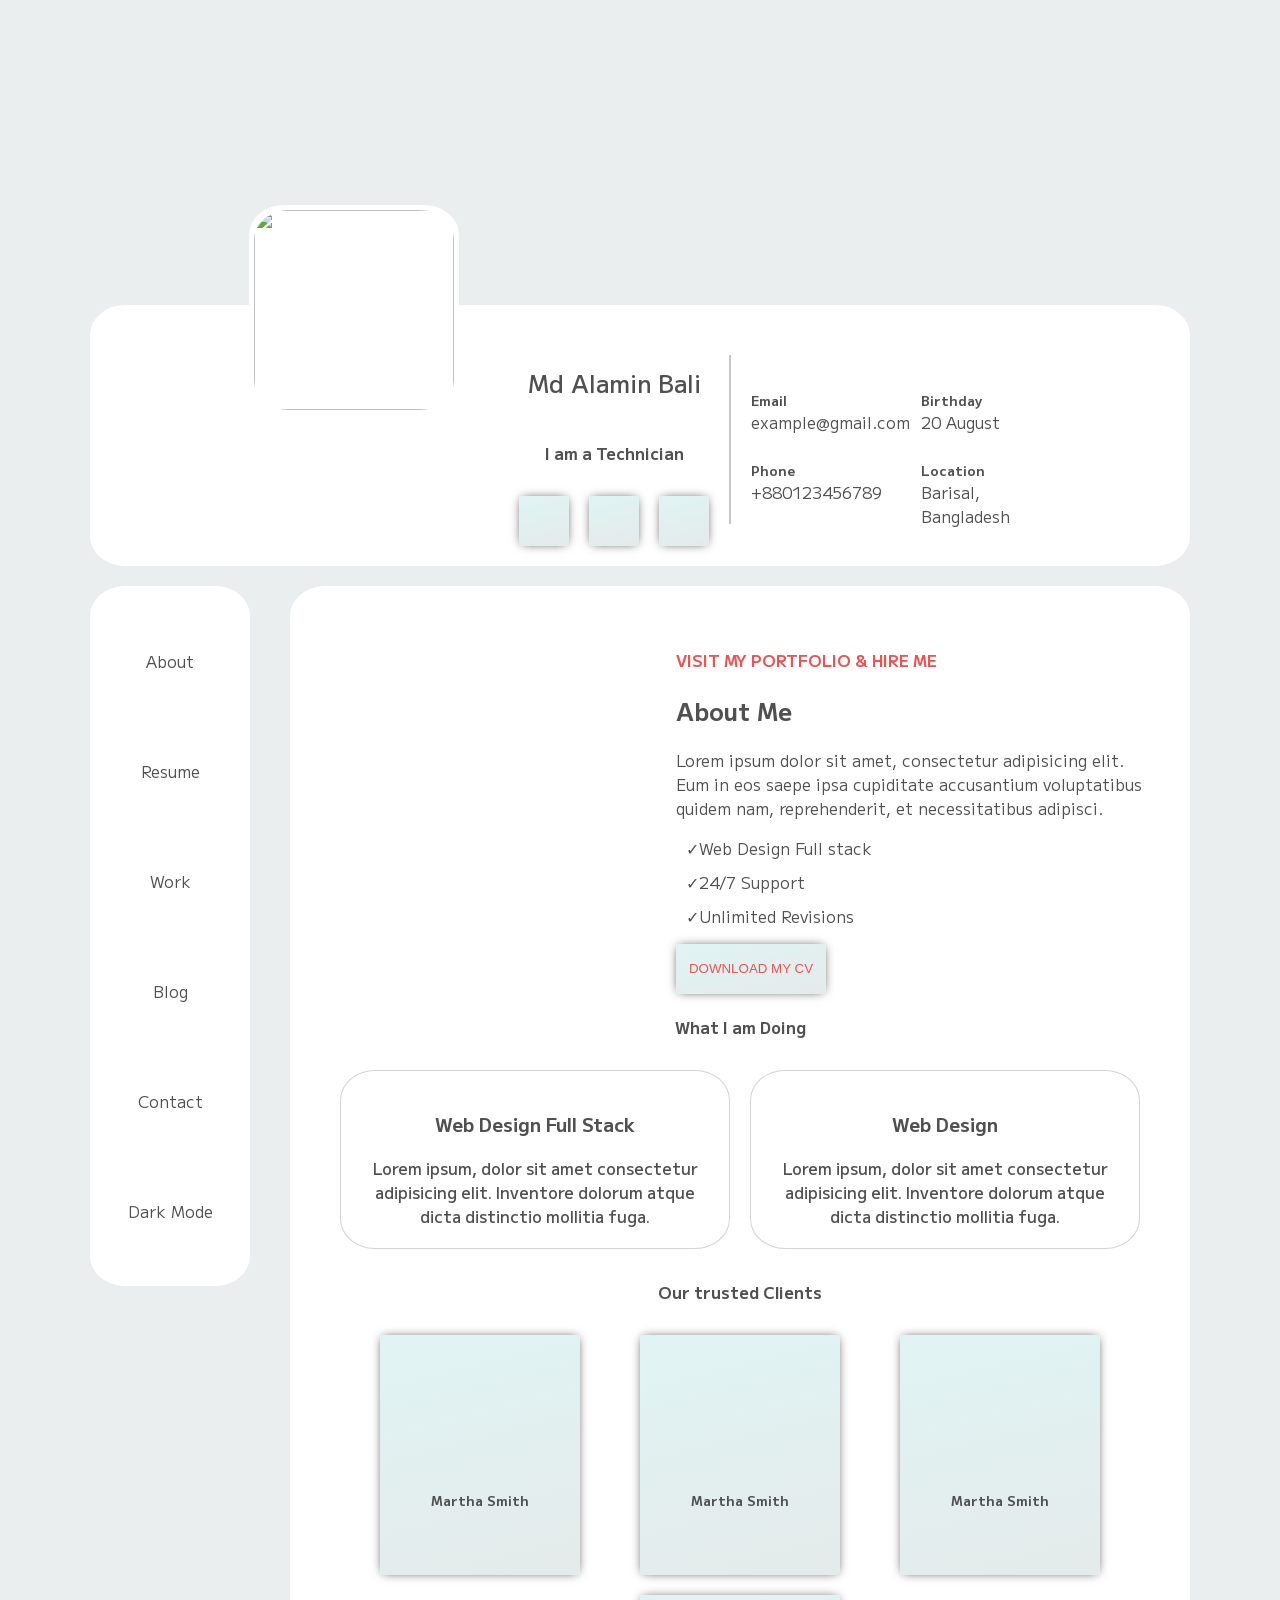
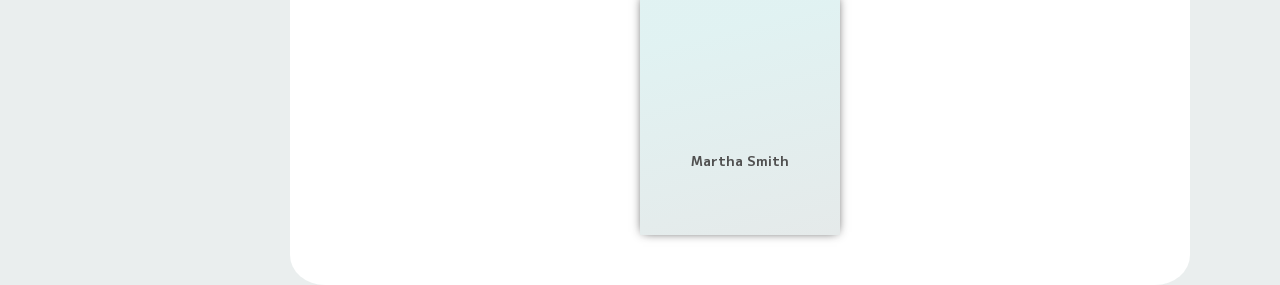
==== commit 63e697ee: "responsive displays corrected" ====
--- a/UserProfile.html
+++ b/UserProfile.html
@@ -15,50 +15,52 @@
 <div class="main">
     <div class="background"></div>
     <div>
-        <div class="container ">
-            <div class="header addDark d-flex s-evenly">
-                <div class="profilePhoto ">
+        <div class="container sm-d-flex sm-f-column md-margin ">
+            <div class="header addDark lg-d-flex lg-j-center sm-d-flex s-evenly sm-f-column sm-al-center sm-pt-50 md-p-140 lg-pad">
+                <div class="profilePhoto lg-m-400 sm-m-profile md-m-profile">
                     <img class="image1"
                          src="https://inbio-react.netlify.app/static/48499115866ca6618cfefd1338284693/e8c4d/banner-10.webp"
                          alt="">
                 </div>
-                <div class="flex-3">
-                    <h2 class="f500">Md Alamin Bali</h2>
-                    <h4>I am a Technician</h4>
-                    <div class="icons d-flex">
-                        <i class="fab fa-facebook-f icon addDark"></i>
-                        <i class="fab fa-instagram icon addDark"></i>
-                        <i class="fab fa-linkedin-in icon addDark"></i>
-                    </div>
-                </div>
-                <div class=" flex-1">
-                    <div class="dash"></div>
-                </div>
-                <div class="flex-4 d-flex s-between flex-wrap al-center">
-                    <div class="d-flex">
-                        <div class="contactBox">
-                            <h5>Email</h5>
-                            <p>example@gmail.com</p>
-                        </div>
-                        <div class="contactBox">
-                            <h5>Birthday</h5>
-                            <p>20 August</p>
-                        </div>
-                    </div>
-                    <div class="d-flex">
-                        <div class="contactBox">
-                            <h5>Phone</h5>
-                            <p>+880123456789</p>
-                        </div>
-                        <div class="contactBox">
-                            <h5>Location</h5>
-                            <p>Barisal, Bangladesh</p>
+                <div class="d-flex md-j-center sm-f-column sm-al-center">
+                    <div class="flex-3 md-mt-30  md-d-flex md-f-column md-al-center">
+                        <h2 class="f500">Md Alamin Bali</h2>
+                        <h4>I am a Technician</h4>
+                        <div class="icons d-flex">
+                            <i class="fab fa-facebook-f icon addDark"></i>
+                            <i class="fab fa-instagram icon addDark"></i>
+                            <i class="fab fa-linkedin-in icon addDark"></i>
+                        </div>
+                    </div>
+                    <div class=" flex-1">
+                        <div class="dash sm-f-column sm-al-center sm-w-2"></div>
+                    </div>
+                    <div class="flex-4 d-flex s-between flex-wrap lg-al-center md-f-column md-j-center sm-f-column sm-al-center">
+                        <div class="lg-d-flex">
+                            <div class="contactBox">
+                                <h5>Email</h5>
+                                <p>example@gmail.com</p>
+                            </div>
+                            <div class="contactBox">
+                                <h5>Birthday</h5>
+                                <p>20 August</p>
+                            </div>
+                        </div>
+                        <div class="lg-d-flex">
+                            <div class="contactBox">
+                                <h5>Phone</h5>
+                                <p>+880123456789</p>
+                            </div>
+                            <div class="contactBox">
+                                <h5>Location</h5>
+                                <p>Barisal, Bangladesh</p>
+                            </div>
                         </div>
                     </div>
                 </div>
             </div>
-            <div class="d-flex w-100">
-                <div class="menu addDark text-center d-flex f-column">
+            <div class="lg-d-flex md-d-flex ">
+                <div class="menu md-menu-size lg-h-100 lg-mtb-20 md-mtb-20 sm-mt-30 md-mt-20 lg-sticky addDark text-center d-flex md-f-column lg-f-column">
                     <div class="menuButton d-flex j-center al-center">About</div>
                     <div class="menuButton d-flex j-center al-center">Resume</div>
                     <div class="menuButton d-flex j-center al-center">Work</div>
@@ -66,8 +68,8 @@
                     <div class="menuButton d-flex j-center al-center">Contact</div>
                     <div class="menuButton darkMode d-flex j-center al-center">Dark Mode</div>
                 </div>
-                <div class="content1 addDark">
-                    <div class="d-flex">
+                <div class="content1 addDark lg-ml-30 sm-mt-30 md-mt-20">
+                    <div class="d-flex sm-f-column">
                         <div class="zoomEffect flex-2 ">
                             <img class="image2"
                                  src="https://inbio-react.netlify.app/static/e905e460730cdaab1067b56a3472019f/e11fb/about-2.webp"
@@ -88,7 +90,7 @@
                         </div>
                     </div>
                     <h4 class="text-center">What I am Doing</h4>
-                    <div class="f500 d-flex">
+                    <div class="f500 d-flex sm-f-wrap">
                         <div class="doing text-center">
                             <i class="far fa-edit colorRed f-size-30"></i>
                             <h3>Web Design Full Stack</h3>
@@ -104,7 +106,7 @@
                         </div>
                     </div>
                     <h4 class="text-center">Our trusted Clients</h4>
-                    <div class="d-flex s-evenly">
+                    <div class="d-flex md-f-wrap sm-f-wrap s-evenly">
                         <div class="clientCard d-flex f-column s-around addDark">
                             <img src="https://inbio-react.netlify.app/static/f60ed605fd12e097aac6d9f93d7a2702/1e15b/brand-04.webp"
                                  alt="">
@@ -127,12 +129,12 @@
                         </div>
                     </div>
                 </div>
-                <div class="content2 addDark">
-                    <div class="d-flex">
+                <div class="content2 addDark lg-ml-30 sm-mt-30 md-mt-20">
+                    <div class="lg-d-flex sm-d-flex sm-f-column md-d-flex">
                         <div class="d-flex f-column flex-1">
                             <h4 class="colorRed ml-10">2007-2010</h4>
                             <h2 class="ml-10">Education Quality</h2>
-                            <div class="resumeCard addDark">
+                            <div class="resumeCard addDark md-w-200 lg-w-400">
                                 <div class="d-flex al-center s-between">
                                     <div>
                                         <h3>Personal Portfolio April Fools</h3>
@@ -147,7 +149,7 @@
                                         hendrerit ante.</p>
                                 </div>
                             </div>
-                            <div class="resumeCard addDark">
+                            <div class="resumeCard addDark md-w-200 lg-w-400">
                                 <div class="d-flex al-center s-between">
                                     <div>
                                         <h3>Examples Of Personal Portfolio</h3>
@@ -166,7 +168,7 @@
                         <div class="d-flex f-column flex-1">
                             <h4 class="colorRed ml-10">2007-2010</h4>
                             <h2 class="ml-10">Job Experience</h2>
-                            <div class="resumeCard addDark">
+                            <div class="resumeCard addDark md-w-200 lg-w-400">
                                 <div class="d-flex al-center s-between">
                                     <div>
                                         <h3>Diploma in Web Development</h3>
@@ -180,7 +182,7 @@
                                         sed mauris hendrerit, laoreet sem in, lobortis mauris hendrerit ante.</p>
                                 </div>
                             </div>
-                            <div class="resumeCard addDark">
+                            <div class="resumeCard addDark md-w-200 lg-w-400">
                                 <div class="d-flex al-center s-between">
                                     <div>
                                         <h3>The Personal Portfolio Mystery</h3>
@@ -197,7 +199,7 @@
                             </div>
                         </div>
                     </div>
-                    <div class="d-flex">
+                    <div class="d-flex sm-f-column">
                         <div class="d-flex f-column flex-1 m-10">
                             <h4 class="colorRed">Features</h4>
                             <h2>Design Skills</h2>
@@ -256,139 +258,133 @@
                         </div>
                     </div>
                 </div>
-                <div class="content3 addDark">
-                    <div class="d-flex w-100 s-evenly">
-                        <div class="workCard addDark">
-                            <div class="zoomEffect">
-                                <img src="https://inbio-react.netlify.app/static/57ab87af87223d70a70d396075f46c8c/d0f18/portfolio-01.webp"
-                                     alt="">
-                            </div>
-                            <h5 class="colorRed d-flex s-between mtb-10">DEVELOPMENT <span class="colorGray"><i
-                                    class="far fa-heart"></i> 600</span></h5>
-                            <h2>The services provide for design <span class="hide"><i
-                                    class="fas fa-arrow-right"></i></span></h2>
-                        </div>
-                        <div class="workCard addDark">
-                            <div class="zoomEffect">
-                                <img src="https://inbio-react.netlify.app/static/a6d273d704eb2200c0d6fc5c67bc85df/d0f18/portfolio-02.webp"
-                                     alt="">
-                            </div>
-                            <h5 class="colorRed d-flex s-between mtb-10">APPLICATION <span class="colorGray"><i
-                                    class="far fa-heart"></i> 750</span></h5>
-                            <h2>Mobile app landing design & app maintain<span class="hide"><i
-                                    class="fas fa-arrow-right"></i></span></h2>
-                        </div>
-                        <div class="workCard addDark">
-                            <div class="zoomEffect">
-                                <img src="https://inbio-react.netlify.app/static/4001311bd28adeda122878ec66af39de/d0f18/portfolio-03.webp"
-                                     alt="">
-                            </div>
-                            <h5 class="colorRed d-flex s-between mtb-10">PHOTOSHOP <span class="colorGray"><i
-                                    class="far fa-heart"></i> 630</span></h5>
-                            <h2>Logo design creativity & Application <span class="hide"><i
-                                    class="fas fa-arrow-right"></i></span></h2>
-                        </div>
-                    </div>
-                    <div class="d-flex w-100 s-evenly">
-                        <div class="workCard addDark">
-                            <div class="zoomEffect">
-                                <img src="https://inbio-react.netlify.app/static/59da1960acefc2729623a8df0e8aec5e/d0f18/portfolio-04.webp"
-                                     alt="">
-                            </div>
-                            <h5 class="colorRed d-flex s-between mtb-10">FIGMA <span class="colorGray"><i
-                                    class="far fa-heart"></i> 360</span></h5>
-                            <h2>Mobile app landing design & Services <span class="hide"><i
-                                    class="fas fa-arrow-right"></i></span></h2>
-                        </div>
-                        <div class="workCard addDark">
-                            <div class="zoomEffect">
-                                <img src="https://inbio-react.netlify.app/static/8363a8c01ef33b9cdc639459fb5cc440/d0f18/portfolio-05.webp"
-                                     alt="">
-                            </div>
-                            <h5 class="colorRed d-flex s-between mtb-10">WEB DESIGN <span class="colorGray"><i
-                                    class="far fa-heart"></i> 280</span></h5>
-                            <h2>Design for tecnology & services <span class="hide"><i
-                                    class="fas fa-arrow-right"></i></span></h2>
-                        </div>
-                        <div class="workCard addDark">
-                            <div class="zoomEffect">
-                                <img src="https://inbio-react.netlify.app/static/b4e650e6d577f42def9df4d8e773332b/d0f18/portfolio-06.webp"
-                                     alt="">
-                            </div>
-                            <h5 class="colorRed d-flex s-between mtb-10">WEB DESIGN <span class="colorGray"><i
-                                    class="far fa-heart"></i> 600</span></h5>
-                            <h2>App for tecnology & services <span class="hide"><i
-                                    class="fas fa-arrow-right"></i></span></h2>
-                        </div>
-                    </div>
-                </div>
-                <div class="content4 addDark">
-                    <div class="d-flex w-100 s-evenly">
-                        <div class="workCard addDark">
-                            <div class="zoomEffect">
-                                <img src="https://inbio-react.netlify.app/static/953f09919eb224ffd8d5ada9ac38150b/d0f18/blog-big-01.webp"
-                                     alt="">
-                            </div>
-                            <h5 class="colorRed d-flex s-between mtb-10">CANADA <span class="colorGray"><i
-                                    class="far fa-clock"></i> 2 min read</span></h5>
-                            <h2>T-shirt design is the part of design <span class="hide"><i
-                                    class="fas fa-arrow-right"></i></span></h2>
-                        </div>
-                        <div class="workCard addDark">
-                            <div class="zoomEffect">
-                                <img src="https://inbio-react.netlify.app/static/24178887690433586b7481f2588d4cad/d0f18/blog-02.webp"
-                                     alt="">
-                            </div>
-                            <h5 class="colorRed d-flex s-between mtb-10">DEVELOPMENT <span class="colorGray"><i
-                                    class="far fa-clock"></i> 2 min read</span></h5>
-                            <h2>The services provide for design <span class="hide"><i
-                                    class="fas fa-arrow-right"></i></span></h2>
-                        </div>
-                        <div class="workCard addDark">
-                            <div class="zoomEffect">
-                                <img src="https://inbio-react.netlify.app/static/4302dce3a785c626c0756545d42f860c/d0f18/blog-03.webp"
-                                     alt="">
-                            </div>
-                            <h5 class="colorRed d-flex s-between mtb-10">APPLICATION <span class="colorGray"><i
-                                    class="far fa-clock"></i> 2 min read</span></h5>
-                            <h2>Mobile app landing design & app maintain <span class="hide"><i
-                                    class="fas fa-arrow-right"></i></span></h2>
-                        </div>
-                    </div>
-                    <div class="d-flex w-100 s-evenly">
-                        <div class="workCard addDark">
-                            <div class="zoomEffect">
-                                <img src="https://inbio-react.netlify.app/static/953f09919eb224ffd8d5ada9ac38150b/d0f18/blog-big-01.webp"
-                                     alt="">
-                            </div>
-                            <h5 class="colorRed d-flex s-between mtb-10">CANADA <span class="colorGray"><i
-                                    class="far fa-clock"></i> 2 min read</span></h5>
-                            <h2>T-shirt design is the part of design <span class="hide"><i
-                                    class="fas fa-arrow-right"></i></span></h2>
-                        </div>
-                        <div class="workCard addDark">
-                            <div class="zoomEffect">
-                                <img src="https://inbio-react.netlify.app/static/953f09919eb224ffd8d5ada9ac38150b/d0f18/blog-big-01.webp"
-                                     alt="">
-                            </div>
-                            <h5 class="colorRed d-flex s-between mtb-10">DEVELOPMENT <span class="colorGray"><i
-                                    class="far fa-clock"></i> 2 min read</span></h5>
-                            <h2>The services provide for design <span class="hide"><i
-                                    class="fas fa-arrow-right"></i></span></h2>
-                        </div>
-                        <div class="workCard addDark">
-                            <div class="zoomEffect">
-                                <img src="https://inbio-react.netlify.app/static/24178887690433586b7481f2588d4cad/d0f18/blog-02.webp"
-                                     alt="">
-                            </div>
-                            <h5 class="colorRed d-flex s-between mtb-10">APPLICATION <span class="colorGray"><i
-                                    class="far fa-clock"></i> 2 min read</span></h5>
-                            <h2>Mobile app landing design & app maintain <span class="hide"><i
-                                    class="fas fa-arrow-right"></i></span></h2>
-                        </div>
-                    </div>
-                </div>
-                <div class="content5 addDark d-flex flex-1">
+                <div class="content3 addDark lg-ml-30 sm-mt-30 md-mt-20 j-center d-flex flex-wrap sm-f-wrap">
+                    <div class="workCard addDark flex md-flex">
+                        <div class="zoomEffect">
+                            <img src="https://inbio-react.netlify.app/static/57ab87af87223d70a70d396075f46c8c/d0f18/portfolio-01.webp"
+                                 alt="">
+                        </div>
+                        <h5 class="colorRed d-flex s-between mtb-10">DEVELOPMENT <span class="colorGray"><i
+                                class="far fa-heart"></i> 600</span></h5>
+                        <h2>The services provide for design <span class="hide"><i
+                                class="fas fa-arrow-right"></i></span></h2>
+                    </div>
+                    <div class="workCard addDark flex md-flex">
+                        <div class="zoomEffect">
+                            <img src="https://inbio-react.netlify.app/static/a6d273d704eb2200c0d6fc5c67bc85df/d0f18/portfolio-02.webp"
+                                 alt="">
+                        </div>
+                        <h5 class="colorRed d-flex s-between mtb-10">APPLICATION <span class="colorGray"><i
+                                class="far fa-heart"></i> 750</span></h5>
+                        <h2>Mobile app landing design & app maintain<span class="hide"><i
+                                class="fas fa-arrow-right"></i></span></h2>
+                    </div>
+                    <div class="workCard addDark flex md-flex">
+                        <div class="zoomEffect">
+                            <img src="https://inbio-react.netlify.app/static/4001311bd28adeda122878ec66af39de/d0f18/portfolio-03.webp"
+                                 alt="">
+                        </div>
+                        <h5 class="colorRed d-flex s-between mtb-10">PHOTOSHOP <span class="colorGray"><i
+                                class="far fa-heart"></i> 630</span></h5>
+                        <h2>Logo design creativity & Application <span class="hide"><i
+                                class="fas fa-arrow-right"></i></span></h2>
+                    </div>
+
+                    <div class="workCard addDark flex md-flex">
+                        <div class="zoomEffect">
+                            <img src="https://inbio-react.netlify.app/static/59da1960acefc2729623a8df0e8aec5e/d0f18/portfolio-04.webp"
+                                 alt="">
+                        </div>
+                        <h5 class="colorRed d-flex s-between mtb-10">FIGMA <span class="colorGray"><i
+                                class="far fa-heart"></i> 360</span></h5>
+                        <h2>Mobile app landing design & Services <span class="hide"><i
+                                class="fas fa-arrow-right"></i></span></h2>
+                    </div>
+                    <div class="workCard addDark flex md-flex">
+                        <div class="zoomEffect">
+                            <img src="https://inbio-react.netlify.app/static/8363a8c01ef33b9cdc639459fb5cc440/d0f18/portfolio-05.webp"
+                                 alt="">
+                        </div>
+                        <h5 class="colorRed d-flex s-between mtb-10">WEB DESIGN <span class="colorGray"><i
+                                class="far fa-heart"></i> 280</span></h5>
+                        <h2>Design for tecnology & services <span class="hide"><i
+                                class="fas fa-arrow-right"></i></span></h2>
+                    </div>
+                    <div class="workCard addDark flex md-flex">
+                        <div class="zoomEffect">
+                            <img src="https://inbio-react.netlify.app/static/b4e650e6d577f42def9df4d8e773332b/d0f18/portfolio-06.webp"
+                                 alt="">
+                        </div>
+                        <h5 class="colorRed d-flex s-between mtb-10">WEB DESIGN <span class="colorGray"><i
+                                class="far fa-heart"></i> 600</span></h5>
+                        <h2>App for tecnology & services <span class="hide"><i
+                                class="fas fa-arrow-right"></i></span></h2>
+                    </div>
+                </div>
+                <div class="content4 addDark lg-ml-30 sm-mt-30 md-mt-20 d-flex flex-wrap sm-f-wrap">
+                    <div class="workCard addDark flex md-flex">
+                        <div class="zoomEffect">
+                            <img src="https://inbio-react.netlify.app/static/953f09919eb224ffd8d5ada9ac38150b/d0f18/blog-big-01.webp"
+                                 alt="">
+                        </div>
+                        <h5 class="colorRed d-flex s-between mtb-10">CANADA <span class="colorGray"><i
+                                class="far fa-clock"></i> 2 min read</span></h5>
+                        <h2>T-shirt design is the part of design <span class="hide"><i
+                                class="fas fa-arrow-right"></i></span></h2>
+                    </div>
+                    <div class="workCard addDark flex md-flex">
+                        <div class="zoomEffect">
+                            <img src="https://inbio-react.netlify.app/static/24178887690433586b7481f2588d4cad/d0f18/blog-02.webp"
+                                 alt="">
+                        </div>
+                        <h5 class="colorRed d-flex s-between mtb-10">DEVELOPMENT <span class="colorGray"><i
+                                class="far fa-clock"></i> 2 min read</span></h5>
+                        <h2>The services provide for design <span class="hide"><i
+                                class="fas fa-arrow-right"></i></span></h2>
+                    </div>
+                    <div class="workCard addDark flex md-flex">
+                        <div class="zoomEffect">
+                            <img src="https://inbio-react.netlify.app/static/4302dce3a785c626c0756545d42f860c/d0f18/blog-03.webp"
+                                 alt="">
+                        </div>
+                        <h5 class="colorRed d-flex s-between mtb-10">APPLICATION <span class="colorGray"><i
+                                class="far fa-clock"></i> 2 min read</span></h5>
+                        <h2>Mobile app landing design & app maintain <span class="hide"><i
+                                class="fas fa-arrow-right"></i></span></h2>
+                    </div>
+
+                    <div class="workCard addDark flex md-flex">
+                        <div class="zoomEffect">
+                            <img src="https://inbio-react.netlify.app/static/953f09919eb224ffd8d5ada9ac38150b/d0f18/blog-big-01.webp"
+                                 alt="">
+                        </div>
+                        <h5 class="colorRed d-flex s-between mtb-10">CANADA <span class="colorGray"><i
+                                class="far fa-clock"></i> 2 min read</span></h5>
+                        <h2>T-shirt design is the part of design <span class="hide"><i
+                                class="fas fa-arrow-right"></i></span></h2>
+                    </div>
+                    <div class="workCard addDark flex md-flex">
+                        <div class="zoomEffect">
+                            <img src="https://inbio-react.netlify.app/static/953f09919eb224ffd8d5ada9ac38150b/d0f18/blog-big-01.webp"
+                                 alt="">
+                        </div>
+                        <h5 class="colorRed d-flex s-between mtb-10">DEVELOPMENT <span class="colorGray"><i
+                                class="far fa-clock"></i> 2 min read</span></h5>
+                        <h2>The services provide for design <span class="hide"><i
+                                class="fas fa-arrow-right"></i></span></h2>
+                    </div>
+                    <div class="workCard addDark flex md-flex">
+                        <div class="zoomEffect">
+                            <img src="https://inbio-react.netlify.app/static/24178887690433586b7481f2588d4cad/d0f18/blog-02.webp"
+                                 alt="">
+                        </div>
+                        <h5 class="colorRed d-flex s-between mtb-10">APPLICATION <span class="colorGray"><i
+                                class="far fa-clock"></i> 2 min read</span></h5>
+                        <h2>Mobile app landing design & app maintain <span class="hide"><i
+                                class="fas fa-arrow-right"></i></span></h2>
+                    </div>
+                </div>
+                <div class="content5 addDark d-flex sm-f-column md-mt-20 flex-1 lg-ml-30 sm-mt-30">
                     <div class="contactCard flex-1 addDark">
                         <div class="zoomEffect">
                             <img class="image2"
@@ -411,12 +407,12 @@
                         </div>
                     </div>
                     <div class="contactCard addDark flex-3 d-flex f-column s-evenly">
-                        <div class="d-flex">
+                        <div class="d-flex sm-f-wrap sm-s-between">
                             <div class="d-flex f-column ">
                                 <label>YOUR NAME</label>
                                 <input type="text">
                             </div>
-                            <div class="d-flex f-column ml-30">
+                            <div class="d-flex f-column lg-m-30 ">
                                 <label>PHONE NUMBER</label>
                                 <input type="text">
                             </div>
@@ -431,7 +427,8 @@
                                 <input class="w-100 h-150" type="text">
                             </div>
                         </div>
-                        <button class="sendButton colorRed addDark">SEND MESSAGE<i class="fas fa-arrow-right"></i></button>
+                        <button class="sendButton colorRed addDark">SEND MESSAGE<i class="fas fa-arrow-right"></i>
+                        </button>
                     </div>
                 </div>
             </div>
--- a/UserProfile.css
+++ b/UserProfile.css
@@ -30,6 +30,7 @@
     border-radius: 35px/30px;
     background-color: white;
     width: 100%;
+    box-sizing: border-box;
 }
 
 .profilePhoto {
@@ -59,18 +60,15 @@
     border-radius: 35px/30px;
     background-color: white;
     padding: 20px;
-    margin: 20px 20px 0 0;
     height: 100%;
     width: auto;
-    position: sticky;
-    top: 0;
 }
 
 .content1 {
     border-radius: 35px/30px;
     background-color: white;
     padding: 40px;
-    margin: 20px 0 0 20px;
+    box-sizing: border-box;
     width: 100%;
 }
 
@@ -78,38 +76,40 @@
     border-radius: 35px/30px;
     background-color: white;
     padding: 40px;
-    margin: 20px 0 0 20px;
-    width: 100%;
+    width: 100%;
+    box-sizing: border-box;
 }
 
 .content3 {
     border-radius: 35px/30px;
     background-color: white;
     padding: 40px;
-    margin: 20px 0 0 20px;
-    width: 100%;
+    width: 100%;
+    box-sizing: border-box;
 }
 
 .content4 {
     border-radius: 35px/30px;
     background-color: white;
     padding: 40px;
-    margin: 20px 0 0 20px;
-    width: 100%;
+
+    width: 100%;
+    box-sizing: border-box;
 }
 
 .content5 {
     border-radius: 35px/30px;
     background-color: white;
     padding: 40px;
-    margin: 20px 0 0 20px;
-    width: 100%;
+    width: 100%;
+    box-sizing: border-box;
 }
 
 .menuButton {
     width: 150px;
     height: 90px;
     margin: 10px;
+    box-sizing: border-box;
     transition: transform .5s ease;
 }
 
@@ -157,7 +157,6 @@
     width: 150px;
     height: 50px;
 }
-
 
 ul {
     list-style: none;
@@ -182,7 +181,6 @@
     transition: transform .5s ease;
 }
 
-
 .doing {
     border: 1px solid lightgray;
     border-radius: 35px/30px;
@@ -248,7 +246,7 @@
     margin: 10px;
     padding: 20px;
     height: auto;
-    width: auto;
+    width: 200px;
     box-shadow: 0 0 10px -3px #262626;
     cursor: pointer;
     transition: transform .5s ease;
@@ -264,8 +262,8 @@
     width: 100%;
     height: 100%;
     overflow: auto;
-    background-color: rgb(0,0,0);
-    background-color: rgba(229,234,234,1);
+    background-color: rgb(0, 0, 0);
+    background-color: rgba(229, 234, 234, 1);
 }
 
 .modalCard {
@@ -293,6 +291,7 @@
     padding: 20px;
     height: auto;
     width: auto;
+    box-sizing: border-box;
     box-shadow: 0 0 10px -3px #262626;
 }
 
@@ -306,11 +305,6 @@
     border-radius: 10px/10px;
     border: 1px solid gray;
 }
-
-.contactCard img {
-    width: 250px;
-}
-
 
 .sendButton {
     height: 50px;
@@ -353,9 +347,10 @@
     color: #ea5454;
 }
 
-.workCard img:hover, .image2:hover{
+.workCard img:hover, .image2:hover {
     transform: scale(1.2);
 }
+
 .resumeCard:hover {
     background: #ea5454;
     color: white;
@@ -370,7 +365,7 @@
     color: #ea5454;
 }
 
-.workCard:hover > h2 > .hide{
+.workCard:hover > h2 > .hide {
     display: inline-block;
     transform: rotate(310deg);
 }
@@ -468,7 +463,6 @@
     margin: 10px;
 }
 
-
 .w-100 {
     width: 100%;
 }
@@ -505,7 +499,146 @@
     height: 150px;
 }
 
-
-
-
-
+.flex {
+    flex: 1 0 21%;
+}
+
+/*Responsive display*/
+
+@media (max-width: 975px) {
+    .sm-f-column {
+        flex-direction: column;
+    }
+
+    .sm-al-center {
+        align-items: center;
+    }
+
+    .sm-pt-50 {
+        padding-top: 150px;
+    }
+
+    .sm-m-profile {
+        margin: -255px 50px 0;
+    }
+
+    .sm-d-flex {
+        display: flex;
+    }
+
+    .sm-w-2 {
+        height: 5px;
+        width: 90%;
+    }
+    .sm-mt-30 {
+        margin-top: 30px;
+    }
+.sm-f-wrap {
+    flex-wrap: wrap;
+}
+.sm-w-200 {
+    width: 200px;
+}
+    .sm-h-350 {
+        height: 350px;
+    }
+    .sm-s-between {
+        justify-content: space-between;
+    }
+
+}
+
+@media (min-width: 975px) {
+    .md-p-140 {
+        padding: 140px 40px 10px 40px;
+    }
+    .md-mt-20 {
+        margin-top: 20px;
+    }
+    .md-f-column {
+        flex-direction: column;
+    }
+    .md-m-profile {
+        margin: -255px 50px 0;
+    }
+    .md-margin {
+    margin: -100px 90px 0 90px;
+    }
+    .md-j-center {
+        justify-content: center;
+    }
+    .md-al-center {
+        align-items: center;
+    }
+    .md-d-flex {
+        display: flex;
+    }
+    .md-mtb-20 {
+        margin: 20px 20px 0 0;
+    }
+    .md-w-80 {
+        width: 73%;
+    }
+    .md-f-wrap {
+        flex-wrap: wrap;
+    }
+    .md-w-200 {
+        width: 200px;
+    }
+    .md-flex {
+        flex: 1 0 21%;
+    }
+    .md-menu-size {
+        width: 120px;
+        height: 350px;
+        align-items: center;
+    }
+}
+
+@media (min-width: 1180px) {
+    .lg-d-flex {
+        display: flex;
+    }
+
+    .lg-sticky {
+        position: sticky;
+        top: 0;
+    }
+
+    .lg-f-column {
+        flex-direction: column;
+    }
+
+    .lg-ml-30 {
+        margin: 20px 0 0 20px;
+    }
+
+    .lg-mtb-20 {
+        margin: 20px 20px 0 0;
+    }
+    .lg-w-100 {
+        width: 100%;
+    }
+    .lg-m-400 {
+        margin : -140px 50px 0;
+    }
+    .lg-m-30 {
+        margin-left: 30px;
+    }
+    .lg-pad {
+        padding: 40px 40px 10px 40px;
+    }
+    .lg-j-center {
+        justify-content: center;
+    }
+    .lg-w-400 {
+        width: 400px;
+    }
+    .lg-h-100 {
+        height: 100%;
+    }
+
+
+
+}
+
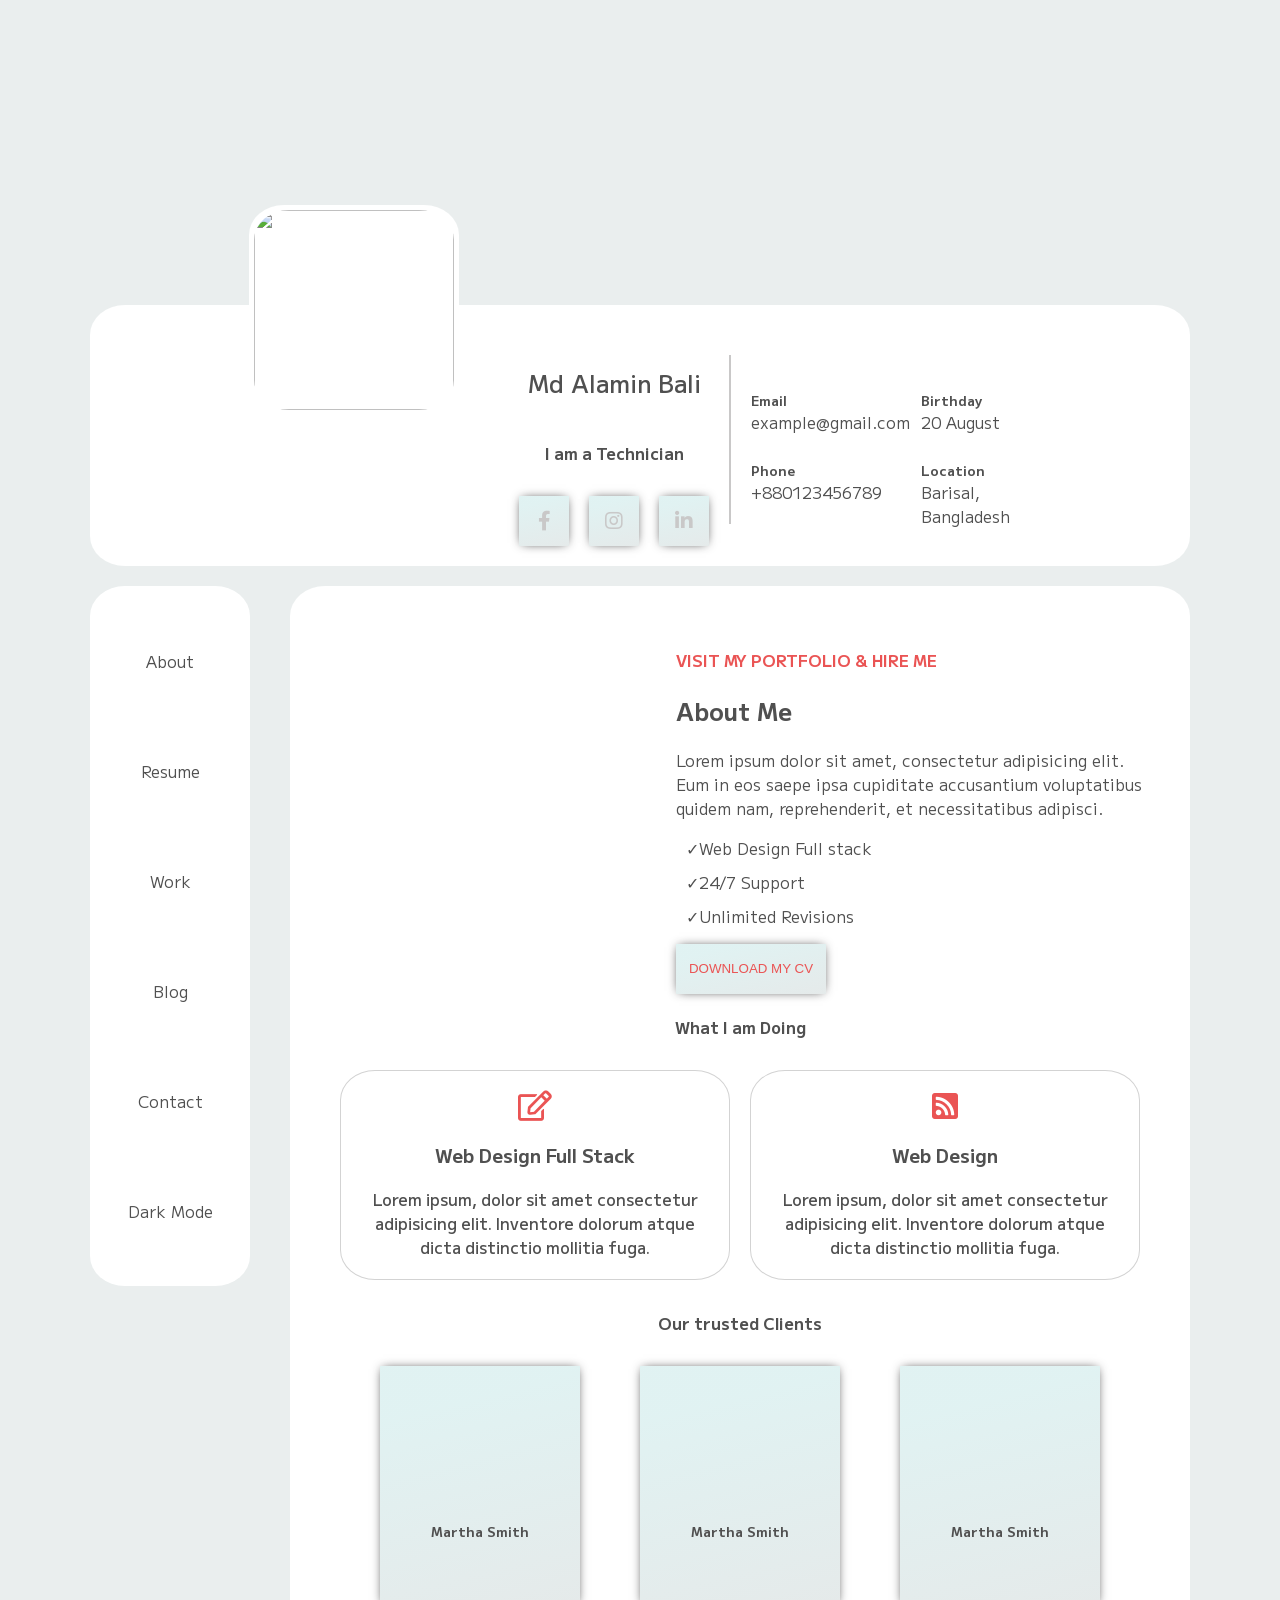
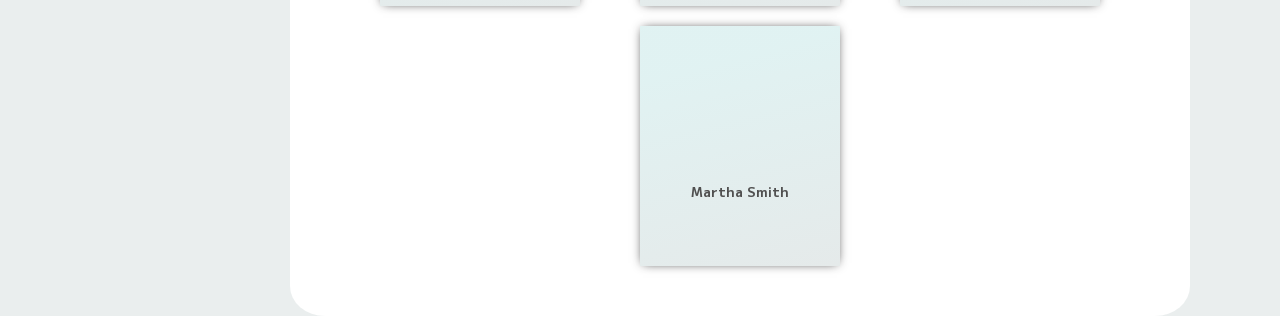
==== commit 03e91f51: "final" ====
--- a/UserProfile.html
+++ b/UserProfile.html
@@ -4,8 +4,8 @@
     <meta charset="UTF-8">
     <title>UserProfile</title>
     <link rel="stylesheet" href="UserProfile.css">
-    <script src="UserProfile.js" defer></script>
-    <script src="https://kit.fontawesome.com/a076d05399.js" crossorigin="anonymous"></script>
+    <script src="UserProfile.js" defer ></script>
+    <link rel="stylesheet" href="https://pro.fontawesome.com/releases/v5.10.0/css/all.css" integrity="sha384-AYmEC3Yw5cVb3ZcuHtOA93w35dYTsvhLPVnYs9eStHfGJvOvKxVfELGroGkvsg+p" crossorigin="anonymous"/>
     <link rel="preconnect" href="https://fonts.googleapis.com">
     <link rel="preconnect" href="https://fonts.gstatic.com" crossorigin>
     <link href="https://fonts.googleapis.com/css2?family=M+PLUS+2:wght@400;500&display=swap" rel="stylesheet">
